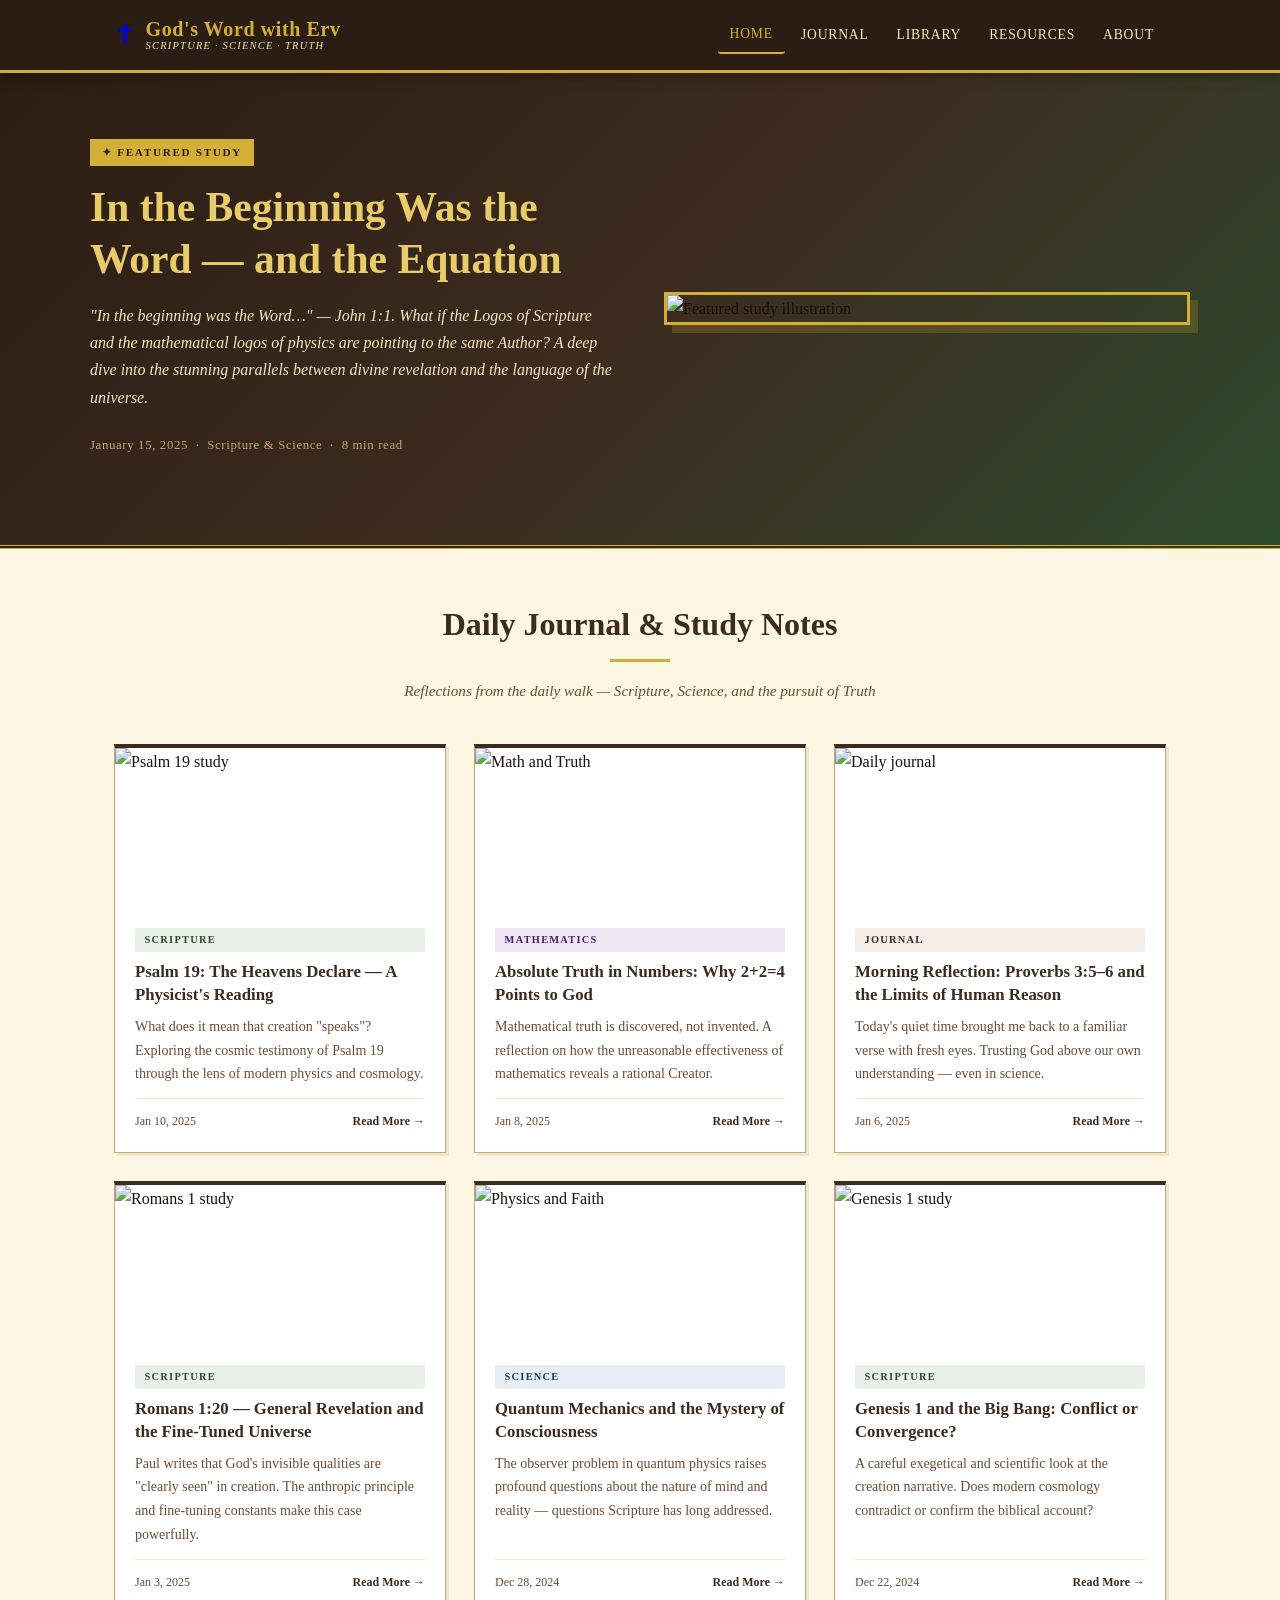
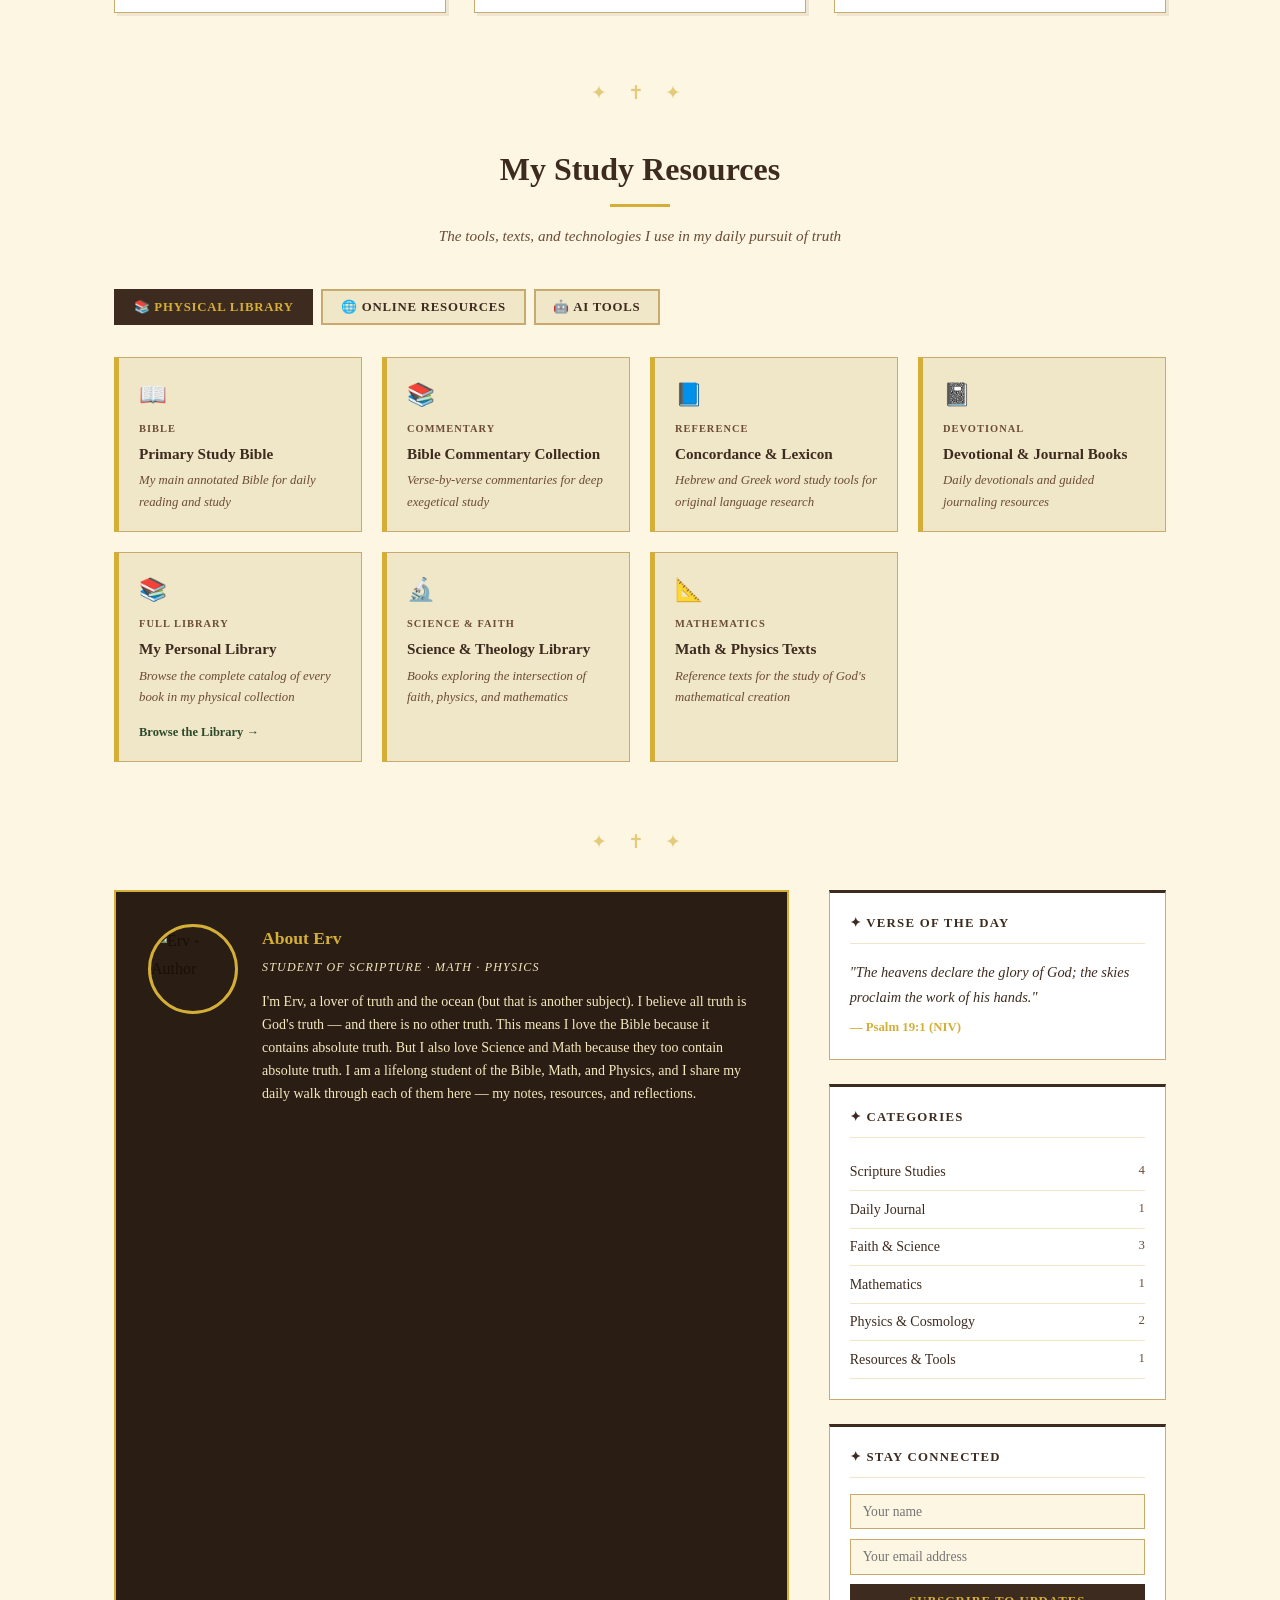
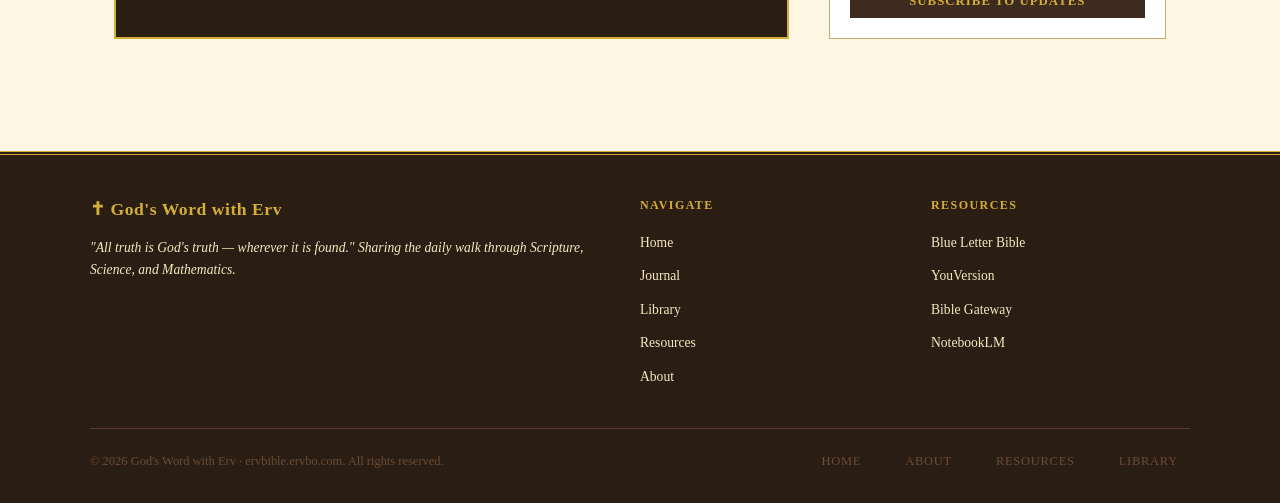
==== index.html @ 4802fb89 "Add files via upload" ====
<!DOCTYPE html>
<html lang="en">
<head>
  <meta charset="UTF-8">
  <meta name="viewport" content="width=device-width, initial-scale=1">
  <title>God's Word with Erv | Bible Study, Science and Daily Reflections — ervbible.ervbo.com</title>
  <meta name="description" content="A personal sanctuary for Bible study, daily journal reflections, and the pursuit of absolute truth through Scripture, Science, and Mathematics — with Erv.">
  <meta name="keywords" content="Bible study, daily journal, Scripture, theology, faith and science, Bible resources, devotional, Christian blog">
  <meta name="robots" content="index, follow">
  <link rel="canonical" href="https://ervbible.ervbo.com/">
  <meta property="og:title" content="God's Word with Erv">
  <meta property="og:description" content="A lifelong student of Scripture, Math & Physics sharing daily reflections, Bible study notes, and resources.">
  <meta property="og:image" content="https://placehold.co/1200x630/3d2b1f/d4af37?text=God%27s+Word+with+Erv">
  <meta property="og:url" content="https://ervbible.ervbo.com/">
  <meta name="twitter:card" content="summary_large_image">
  <meta name="twitter:title" content="God's Word with Erv">
  <meta name="twitter:description" content="A lifelong student of Scripture, Math & Physics sharing daily reflections, Bible study notes, and resources.">
  <meta name="twitter:image" content="https://placehold.co/1200x630/3d2b1f/d4af37?text=God%27s+Word+with+Erv">
  <link rel="icon" type="image/svg+xml" href="data:image/svg+xml,%3Csvg xmlns='http://www.w3.org/2000/svg' viewBox='0 0 100 100'%3E%3Crect width='100' height='100' rx='12' fill='%233d2b1f'/%3E%3Ctext x='50' y='68' font-size='58' text-anchor='middle' font-family='Georgia,serif' fill='%23d4af37'%3E✝%3C/text%3E%3C/svg%3E">

  <style>
    :root {
      --mahogany: #3d2b1f;
      --mahogany-dark: #2a1d13;
      --mahogany-mid: #5c3d2e;
      --forest: #2d4a2d;
      --forest-light: #3a5f3a;
      --gold: #d4af37;
      --gold-light: #e8cc6a;
      --gold-pale: #f5e9c0;
      --cream: #fdf6e3;
      --parchment: #f0e6c8;
      --text-dark: #1a1008;
      --text-mid: #3d2b1f;
      --text-light: #6b4c35;
      --border: #c8a96e;
    }

    *, *::before, *::after { box-sizing: border-box; margin: 0; padding: 0; }

    html { scroll-behavior: smooth; }

    body {
      font-family: 'Georgia', 'Times New Roman', serif;
      background-color: var(--cream);
      color: var(--text-dark);
      line-height: 1.7;
    }

    /* ── HEADER ── */
    header {
      position: sticky; top: 0; z-index: 100;
      background: var(--mahogany-dark);
      border-bottom: 3px solid var(--gold);
      box-shadow: 0 2px 12px rgba(0,0,0,0.4);
    }
    .header-inner {
      max-width: 1100px; margin: 0 auto;
      padding: 0 1.5rem;
      display: flex; align-items: center; justify-content: space-between;
      flex-wrap: wrap; gap: 0.5rem;
      min-height: 70px;
    }
    .logo {
      display: flex; align-items: center; gap: 0.6rem;
      text-decoration: none;
    }
    .logo-icon { font-size: 1.6rem; line-height: 1; }
    .logo-text { display: flex; flex-direction: column; line-height: 1.1; }
    .logo-title {
      font-size: clamp(1rem, 2.5vw, 1.25rem);
      color: var(--gold); font-weight: bold; letter-spacing: 0.03em;
    }
    .logo-sub {
      font-size: 0.65rem; color: var(--gold-pale);
      letter-spacing: 0.12em; text-transform: uppercase; font-style: italic;
    }
    nav { display: flex; align-items: center; gap: 0.25rem; flex-wrap: wrap; }
    nav a {
      color: var(--gold-pale); text-decoration: none; font-size: 0.85rem;
      letter-spacing: 0.06em; text-transform: uppercase;
      padding: 0.4rem 0.75rem; border-radius: 3px;
      transition: color 0.2s, background 0.2s; white-space: nowrap;
    }
    nav a:hover { color: var(--gold); background: rgba(212,175,55,0.1); }
    nav a.active { color: var(--gold); border-bottom: 2px solid var(--gold); }

    /* ── HERO ── */
    .hero {
      background: linear-gradient(135deg, var(--mahogany-dark) 0%, var(--mahogany) 50%, var(--forest) 100%);
      border-bottom: 4px double var(--gold);
      padding: 4rem 1.5rem;
    }
    .hero-inner {
      max-width: 1100px; margin: 0 auto;
      display: grid; grid-template-columns: 1fr 1fr; gap: 3rem; align-items: center;
    }
    .hero-label {
      display: inline-block; background: var(--gold); color: var(--mahogany-dark);
      font-size: 0.7rem; font-weight: bold; letter-spacing: 0.15em;
      text-transform: uppercase; padding: 0.25rem 0.75rem; margin-bottom: 1rem;
    }
    .hero-title {
      font-size: clamp(1.6rem, 4vw, 2.6rem); color: var(--gold-light);
      line-height: 1.25; margin-bottom: 1rem;
    }
    .hero-excerpt {
      color: var(--gold-pale); font-size: 1rem; margin-bottom: 1.5rem; font-style: italic;
    }
    .hero-meta {
      font-size: 0.8rem; color: var(--border); margin-bottom: 1.5rem; letter-spacing: 0.05em;
    }
    .btn {
      display: inline-block; background: var(--gold); color: var(--mahogany-dark);
      text-decoration: none; font-size: 0.85rem; font-weight: bold;
      letter-spacing: 0.08em; text-transform: uppercase;
      padding: 0.65rem 1.5rem; border: 2px solid var(--gold);
      transition: background 0.2s, color 0.2s;
    }
    .btn:hover { background: transparent; color: var(--gold); }
    .hero-image {
      border: 3px solid var(--gold); box-shadow: 8px 8px 0 rgba(212,175,55,0.2); overflow: hidden;
    }
    .hero-image img { width: 100%; display: block; }

    /* ── SECTION TITLES ── */
    .section-header { text-align: center; margin-bottom: 2.5rem; }
    .section-header h2 {
      font-size: clamp(1.4rem, 3vw, 2rem); color: var(--mahogany);
      position: relative; display: inline-block; padding-bottom: 0.5rem;
    }
    .section-header h2::after {
      content: ''; display: block; width: 60px; height: 3px;
      background: var(--gold); margin: 0.5rem auto 0;
    }
    .section-header p { color: var(--text-light); font-style: italic; margin-top: 0.5rem; font-size: 0.95rem; }

    /* ── MAIN LAYOUT ── */
    .main-wrap { max-width: 1100px; margin: 0 auto; padding: 3rem 1.5rem; }

    /* ── POSTS GRID ── */
    .posts-section { margin-bottom: 4rem; }
    .posts-grid {
      display: grid; grid-template-columns: repeat(auto-fill, minmax(300px, 1fr)); gap: 1.75rem;
    }
    .post-card {
      background: #fff; border: 1px solid var(--border); border-top: 4px solid var(--mahogany);
      box-shadow: 3px 3px 0 rgba(61,43,31,0.08);
      transition: transform 0.2s, box-shadow 0.2s; display: flex; flex-direction: column;
    }
    .post-card:hover { transform: translateY(-3px); box-shadow: 5px 8px 0 rgba(61,43,31,0.12); }
    .post-card img { width: 100%; height: 160px; object-fit: cover; display: block; }
    .post-card-body { padding: 1.25rem; flex: 1; display: flex; flex-direction: column; }
    .post-tag {
      display: inline-block; font-size: 0.65rem; font-weight: bold;
      letter-spacing: 0.12em; text-transform: uppercase;
      padding: 0.2rem 0.6rem; margin-bottom: 0.6rem; border-radius: 2px;
    }
    .tag-scripture { background: #e8f0e8; color: var(--forest); }
    .tag-science   { background: #e8eef5; color: #1a3a5c; }
    .tag-journal   { background: #f5ede8; color: var(--mahogany); }
    .tag-math      { background: #f0e8f5; color: #4a1a6b; }
    .post-card h3 { font-size: 1.05rem; color: var(--mahogany); margin-bottom: 0.5rem; line-height: 1.35; }
    .post-card p  { font-size: 0.875rem; color: var(--text-light); flex: 1; margin-bottom: 0.75rem; }
    .post-card-footer {
      display: flex; justify-content: space-between; align-items: center;
      font-size: 0.75rem; color: var(--text-light);
      border-top: 1px solid var(--parchment); padding-top: 0.75rem; margin-top: auto;
    }
    .post-card-footer a { color: var(--mahogany); text-decoration: none; font-weight: bold; }
    .post-card-footer a:hover { color: var(--gold); }

    /* ── RESOURCES SECTION ── */
    .resources-section { margin-bottom: 4rem; }
    .resources-tabs { display: flex; gap: 0.5rem; margin-bottom: 2rem; flex-wrap: wrap; }
    .tab-btn {
      background: var(--parchment); border: 2px solid var(--border); color: var(--mahogany);
      font-family: Georgia, serif; font-size: 0.8rem; font-weight: bold;
      letter-spacing: 0.06em; text-transform: uppercase; padding: 0.5rem 1.1rem;
      cursor: pointer; transition: background 0.2s, color 0.2s;
    }
    .tab-btn.active, .tab-btn:hover { background: var(--mahogany); color: var(--gold); border-color: var(--mahogany); }
    .resource-grid {
      display: grid; grid-template-columns: repeat(auto-fill, minmax(240px, 1fr)); gap: 1.25rem;
    }
    .resource-card {
      background: var(--parchment); border: 1px solid var(--border); border-left: 5px solid var(--gold);
      padding: 1.1rem 1.25rem; display: flex; flex-direction: column; gap: 0.4rem;
    }
    .resource-card .r-icon { font-size: 1.4rem; }
    .resource-card h4 { font-size: 0.95rem; color: var(--mahogany); line-height: 1.3; }
    .resource-card p  { font-size: 0.8rem; color: var(--text-light); font-style: italic; }
    .resource-card a  {
      font-size: 0.78rem; color: var(--forest); text-decoration: none; font-weight: bold;
      margin-top: auto; padding-top: 0.4rem;
    }
    .resource-card a:hover { color: var(--gold); }
    .resource-card .r-badge {
      font-size: 0.65rem; font-weight: bold; letter-spacing: 0.1em;
      text-transform: uppercase; color: var(--text-light);
    }

    /* ── SIDEBAR / AUTHOR ── */
    .bottom-section { display: grid; grid-template-columns: 2fr 1fr; gap: 2.5rem; margin-bottom: 4rem; }
    .author-card {
      background: var(--mahogany-dark); border: 2px solid var(--gold);
      padding: 2rem; display: flex; gap: 1.5rem; align-items: flex-start;
    }
    .author-avatar {
      width: 90px; height: 90px; border-radius: 50%; border: 3px solid var(--gold);
      object-fit: cover; flex-shrink: 0;
    }
    .author-info h3 { color: var(--gold); font-size: 1.1rem; margin-bottom: 0.25rem; }
    .author-info .author-title {
      color: var(--gold-pale); font-size: 0.75rem; letter-spacing: 0.1em;
      text-transform: uppercase; margin-bottom: 0.75rem; font-style: italic;
    }
    .author-info p { color: var(--gold-pale); font-size: 0.875rem; line-height: 1.65; }
    .sidebar-widgets { display: flex; flex-direction: column; gap: 1.5rem; }
    .widget {
      background: #fff; border: 1px solid var(--border); border-top: 3px solid var(--mahogany); padding: 1.25rem;
    }
    .widget h4 {
      font-size: 0.8rem; font-weight: bold; letter-spacing: 0.1em; text-transform: uppercase;
      color: var(--mahogany); margin-bottom: 1rem; padding-bottom: 0.5rem;
      border-bottom: 1px solid var(--parchment);
    }
    .verse-of-day { font-style: italic; color: var(--text-mid); font-size: 0.9rem; line-height: 1.7; }
    .verse-ref { font-size: 0.8rem; color: var(--gold); font-weight: bold; margin-top: 0.5rem; display: block; }
    .newsletter-form { display: flex; flex-direction: column; gap: 0.6rem; }
    .newsletter-form input {
      padding: 0.55rem 0.75rem; border: 1px solid var(--border);
      font-family: Georgia, serif; font-size: 0.85rem; background: var(--cream);
    }
    .newsletter-form button {
      background: var(--mahogany); color: var(--gold); border: none;
      font-family: Georgia, serif; font-size: 0.8rem; font-weight: bold;
      letter-spacing: 0.08em; text-transform: uppercase; padding: 0.6rem;
      cursor: pointer; transition: background 0.2s;
    }
    .newsletter-form button:hover { background: var(--forest); }
    .categories-list { list-style: none; }
    .categories-list li {
      display: flex; justify-content: space-between; padding: 0.4rem 0;
      border-bottom: 1px solid var(--parchment); font-size: 0.875rem; color: var(--text-mid);
    }
    .categories-list li span { color: var(--text-light); font-size: 0.8rem; }

    /* ── DIVIDER ── */
    .ornament {
      text-align: center; color: var(--gold); font-size: 1.2rem;
      letter-spacing: 0.5rem; margin: 2rem 0; opacity: 0.6;
    }

    /* ── FOOTER ── */
    footer {
      background: var(--mahogany-dark); border-top: 4px double var(--gold); padding: 2.5rem 1.5rem 1.5rem;
    }
    .footer-inner {
      max-width: 1100px; margin: 0 auto;
      display: grid; grid-template-columns: 2fr 1fr 1fr; gap: 2rem; margin-bottom: 2rem;
    }
    .footer-brand .logo-title { font-size: 1.1rem; color: var(--gold); }
    .footer-brand p { color: var(--gold-pale); font-size: 0.85rem; margin-top: 0.75rem; line-height: 1.6; font-style: italic; }
    .footer-col h5 { color: var(--gold); font-size: 0.75rem; letter-spacing: 0.12em; text-transform: uppercase; margin-bottom: 0.75rem; }
    .footer-col ul { list-style: none; }
    .footer-col ul li { margin-bottom: 0.4rem; }
    .footer-col ul li a { color: var(--gold-pale); text-decoration: none; font-size: 0.85rem; }
    .footer-col ul li a:hover { color: var(--gold); }
    .footer-bottom {
      max-width: 1100px; margin: 0 auto; border-top: 1px solid var(--mahogany-mid);
      padding-top: 1rem; display: flex; justify-content: space-between; align-items: center;
      flex-wrap: wrap; gap: 0.5rem;
    }
    .footer-bottom p { color: var(--text-light); font-size: 0.78rem; }
    .footer-bottom nav a { color: var(--text-light); font-size: 0.78rem; margin-left: 1rem; text-decoration: none; }
    .footer-bottom nav a:hover { color: var(--gold); }

    /* ── RESPONSIVE ── */
    @media (max-width: 768px) {
      .hero-inner { grid-template-columns: 1fr; }
      .hero-image { display: none; }
      .bottom-section { grid-template-columns: 1fr; }
      .author-card { flex-direction: column; align-items: center; text-align: center; }
      .footer-inner { grid-template-columns: 1fr; }
    }
    @media (max-width: 500px) {
      .posts-grid { grid-template-columns: 1fr; }
      .resource-grid { grid-template-columns: 1fr; }
    }
  </style>

  <script type="application/ld+json">
  {
    "@context": "https://schema.org",
    "@type": "Blog",
    "name": "God's Word with Erv",
    "description": "A personal sanctuary for Bible study, daily journal reflections, and the pursuit of absolute truth through Scripture, Science, and Mathematics.",
    "url": "https://ervbible.ervbo.com/",
    "author": {
      "@type": "Person",
      "name": "Erv"
    },
    "blogPost": [
      {
        "@type": "BlogPosting",
        "headline": "In the Beginning Was the Word — and the Equation",
        "datePublished": "2025-01-15",
        "description": "Exploring the stunning parallels between John 1:1 and the mathematical foundations of the universe."
      },
      {
        "@type": "BlogPosting",
        "headline": "Psalm 19: The Heavens Declare — A Physicist's Reading",
        "datePublished": "2025-01-10",
        "url": "https://ervbible.ervbo.com/post-psalm-19.html",
        "description": "What does it mean that creation speaks? A study through the lens of physics and cosmology."
      },
      {
        "@type": "BlogPosting",
        "headline": "Absolute Truth in Numbers: Why 2+2=4 Points to God",
        "datePublished": "2025-01-08",
        "url": "https://ervbible.ervbo.com/post-math-truth.html",
        "description": "Mathematical truth is discovered, not invented — a reflection on the unreasonable effectiveness of mathematics."
      },
      {
        "@type": "BlogPosting",
        "headline": "Morning Reflection: Proverbs 3:5–6 and the Limits of Human Reason",
        "datePublished": "2025-01-06",
        "url": "https://ervbible.ervbo.com/post-proverbs-3.html",
        "description": "Trusting God above our own understanding — even in science."
      },
      {
        "@type": "BlogPosting",
        "headline": "Romans 1:20 — General Revelation and the Fine-Tuned Universe",
        "datePublished": "2025-01-03",
        "url": "https://ervbible.ervbo.com/post-romans-1.html",
        "description": "Paul writes that God's invisible qualities are clearly seen in creation."
      },
      {
        "@type": "BlogPosting",
        "headline": "Quantum Mechanics and the Mystery of Consciousness",
        "datePublished": "2024-12-28",
        "url": "https://ervbible.ervbo.com/post-quantum.html",
        "description": "The observer problem in quantum physics raises profound questions Scripture has long addressed."
      },
      {
        "@type": "BlogPosting",
        "headline": "Genesis 1 and the Big Bang: Conflict or Convergence?",
        "datePublished": "2024-12-22",
        "url": "https://ervbible.ervbo.com/post-genesis-bigbang.html",
        "description": "An exegetical and scientific look at the creation narrative."
      }
    ]
  }
  </script>
</head>
<body>

  <!-- HEADER -->
  <header>
    <div class="header-inner">
      <a href="index.html" class="logo">
        <span class="logo-icon">✝</span>
        <span class="logo-text">
          <span class="logo-title">God's Word with Erv</span>
          <span class="logo-sub">Scripture · Science · Truth</span>
        </span>
      </a>
      <nav aria-label="Main navigation">
        <a href="index.html" class="active">Home</a>
        <a href="#journal">Journal</a>
        <a href="library.html">Library</a>
        <a href="#resources">Resources</a>
        <a href="#about">About</a>
      </nav>
    </div>
  </header>

  <!-- HERO / FEATURED POST -->
  <section class="hero" aria-label="Featured post">
    <div class="hero-inner">
      <div class="hero-content">
        <span class="hero-label">✦ Featured Study</span>
        <h1 class="hero-title">In the Beginning Was the Word — and the Equation</h1>
        <p class="hero-excerpt">"In the beginning was the Word…" — John 1:1. What if the Logos of Scripture and the mathematical logos of physics are pointing to the same Author? A deep dive into the stunning parallels between divine revelation and the language of the universe.</p>
        <p class="hero-meta">January 15, 2025 &nbsp;·&nbsp; Scripture &amp; Science &nbsp;·&nbsp; 8 min read</p>
      </div>
      <div class="hero-image">
        <img src="https://placehold.co/540x360/2a1d13/d4af37?text=John+1%3A1" alt="Featured study illustration">
      </div>
    </div>
  </section>

  <!-- MAIN CONTENT -->
  <main class="main-wrap">

    <!-- JOURNAL / RECENT POSTS -->
    <section class="posts-section" id="journal" aria-label="Recent journal entries and study notes">
      <div class="section-header">
        <h2>Daily Journal &amp; Study Notes</h2>
        <p>Reflections from the daily walk — Scripture, Science, and the pursuit of Truth</p>
      </div>

      <div class="posts-grid">

        <article class="post-card">
          <img src="https://placehold.co/400x160/2d4a2d/f5e9c0?text=Psalm+19" alt="Psalm 19 study">
          <div class="post-card-body">
            <span class="post-tag tag-scripture">Scripture</span>
            <h3>Psalm 19: The Heavens Declare — A Physicist's Reading</h3>
            <p>What does it mean that creation "speaks"? Exploring the cosmic testimony of Psalm 19 through the lens of modern physics and cosmology.</p>
            <div class="post-card-footer">
              <span>Jan 10, 2025</span>
              <a href="post-psalm-19.html">Read More →</a>
            </div>
          </div>
        </article>

        <article class="post-card">
          <img src="https://placehold.co/400x160/1a3a5c/f5e9c0?text=Math+%26+Truth" alt="Math and Truth">
          <div class="post-card-body">
            <span class="post-tag tag-math">Mathematics</span>
            <h3>Absolute Truth in Numbers: Why 2+2=4 Points to God</h3>
            <p>Mathematical truth is discovered, not invented. A reflection on how the unreasonable effectiveness of mathematics reveals a rational Creator.</p>
            <div class="post-card-footer">
              <span>Jan 8, 2025</span>
              <a href="post-math-truth.html">Read More →</a>
            </div>
          </div>
        </article>

        <article class="post-card">
          <img src="https://placehold.co/400x160/3d2b1f/f5e9c0?text=Daily+Journal" alt="Daily journal">
          <div class="post-card-body">
            <span class="post-tag tag-journal">Journal</span>
            <h3>Morning Reflection: Proverbs 3:5–6 and the Limits of Human Reason</h3>
            <p>Today's quiet time brought me back to a familiar verse with fresh eyes. Trusting God above our own understanding — even in science.</p>
            <div class="post-card-footer">
              <span>Jan 6, 2025</span>
              <a href="post-proverbs-3.html">Read More →</a>
            </div>
          </div>
        </article>

        <article class="post-card">
          <img src="https://placehold.co/400x160/2d4a2d/f5e9c0?text=Romans+1" alt="Romans 1 study">
          <div class="post-card-body">
            <span class="post-tag tag-scripture">Scripture</span>
            <h3>Romans 1:20 — General Revelation and the Fine-Tuned Universe</h3>
            <p>Paul writes that God's invisible qualities are "clearly seen" in creation. The anthropic principle and fine-tuning constants make this case powerfully.</p>
            <div class="post-card-footer">
              <span>Jan 3, 2025</span>
              <a href="post-romans-1.html">Read More →</a>
            </div>
          </div>
        </article>

        <article class="post-card">
          <img src="https://placehold.co/400x160/1a3a5c/f5e9c0?text=Physics+%26+Faith" alt="Physics and Faith">
          <div class="post-card-body">
            <span class="post-tag tag-science">Science</span>
            <h3>Quantum Mechanics and the Mystery of Consciousness</h3>
            <p>The observer problem in quantum physics raises profound questions about the nature of mind and reality — questions Scripture has long addressed.</p>
            <div class="post-card-footer">
              <span>Dec 28, 2024</span>
              <a href="post-quantum.html">Read More →</a>
            </div>
          </div>
        </article>

        <article class="post-card">
          <img src="https://placehold.co/400x160/3d2b1f/f5e9c0?text=Genesis+1" alt="Genesis 1 study">
          <div class="post-card-body">
            <span class="post-tag tag-scripture">Scripture</span>
            <h3>Genesis 1 and the Big Bang: Conflict or Convergence?</h3>
            <p>A careful exegetical and scientific look at the creation narrative. Does modern cosmology contradict or confirm the biblical account?</p>
            <div class="post-card-footer">
              <span>Dec 22, 2024</span>
              <a href="post-genesis-bigbang.html">Read More →</a>
            </div>
          </div>
        </article>

      </div>
    </section>

    <div class="ornament">✦ ✝ ✦</div>

    <!-- RESOURCES SECTION -->
    <section class="resources-section" id="resources" aria-label="Bible and study resources">
      <div class="section-header">
        <h2>My Study Resources</h2>
        <p>The tools, texts, and technologies I use in my daily pursuit of truth</p>
      </div>

      <div class="resources-tabs" role="tablist">
        <button class="tab-btn active" role="tab" aria-selected="true" aria-controls="tab-physical" onclick="showTab('physical', this)">📚 Physical Library</button>
        <button class="tab-btn" role="tab" aria-selected="false" aria-controls="tab-online" onclick="showTab('online', this)">🌐 Online Resources</button>
        <button class="tab-btn" role="tab" aria-selected="false" aria-controls="tab-ai" onclick="showTab('ai', this)">🤖 AI Tools</button>
      </div>

      <div id="tab-physical" class="resource-grid" role="tabpanel">
        <div class="resource-card">
          <span class="r-icon">📖</span>
          <span class="r-badge">Bible</span>
          <h4>Primary Study Bible</h4>
          <p>My main annotated Bible for daily reading and study</p>
        </div>
        <div class="resource-card">
          <span class="r-icon">📚</span>
          <span class="r-badge">Commentary</span>
          <h4>Bible Commentary Collection</h4>
          <p>Verse-by-verse commentaries for deep exegetical study</p>
        </div>
        <div class="resource-card">
          <span class="r-icon">📘</span>
          <span class="r-badge">Reference</span>
          <h4>Concordance &amp; Lexicon</h4>
          <p>Hebrew and Greek word study tools for original language research</p>
        </div>
        <div class="resource-card">
          <span class="r-icon">📓</span>
          <span class="r-badge">Devotional</span>
          <h4>Devotional &amp; Journal Books</h4>
          <p>Daily devotionals and guided journaling resources</p>
        </div>
        <div class="resource-card">
          <span class="r-icon">📚</span>
          <span class="r-badge">Full Library</span>
          <h4>My Personal Library</h4>
          <p>Browse the complete catalog of every book in my physical collection</p>
          <a href="library.html">Browse the Library →</a>
        </div>
        <div class="resource-card">
          <span class="r-icon">🔬</span>
          <span class="r-badge">Science &amp; Faith</span>
          <h4>Science &amp; Theology Library</h4>
          <p>Books exploring the intersection of faith, physics, and mathematics</p>
        </div>
        <div class="resource-card">
          <span class="r-icon">📐</span>
          <span class="r-badge">Mathematics</span>
          <h4>Math &amp; Physics Texts</h4>
          <p>Reference texts for the study of God's mathematical creation</p>
        </div>
      </div>

      <div id="tab-online" class="resource-grid" role="tabpanel" style="display:none">
        <div class="resource-card">
          <span class="r-icon">🔵</span>
          <span class="r-badge">Online Bible Tool</span>
          <h4>Blue Letter Bible</h4>
          <p>Deep lexical study, Strong's concordance, commentaries, and original language tools</p>
          <a href="https://www.blueletterbible.org/" target="_blank" rel="noopener">Visit Blue Letter Bible ↗</a>
        </div>
        <div class="resource-card">
          <span class="r-icon">📱</span>
          <span class="r-badge">Bible App</span>
          <h4>YouVersion Bible</h4>
          <p>Reading plans, devotionals, audio Bible, and community notes across hundreds of translations</p>
          <a href="https://www.bible.com/" target="_blank" rel="noopener">Visit Bible.com ↗</a>
        </div>
        <div class="resource-card">
          <span class="r-icon">🌐</span>
          <span class="r-badge">Bible Gateway</span>
          <h4>Bible Gateway</h4>
          <p>Search and compare hundreds of Bible translations, read commentaries, and access study tools</p>
          <a href="https://www.biblegateway.com/" target="_blank" rel="noopener">Visit Bible Gateway ↗</a>
        </div>
      </div>

      <div id="tab-ai" class="resource-grid" role="tabpanel" style="display:none">
        <div class="resource-card">
          <span class="r-icon">🤖</span>
          <span class="r-badge">AI Notebook</span>
          <h4>Google NotebookLM</h4>
          <p>My personal AI-powered Bible study notebook — upload sources, ask questions, and generate study guides grounded in my own materials</p>
          <a href="https://notebooklm.google.com/" target="_blank" rel="noopener">Visit NotebookLM ↗</a>
        </div>
        <div class="resource-card">
          <span class="r-icon">💬</span>
          <span class="r-badge">AI Assistant</span>
          <h4>AI-Assisted Study</h4>
          <p>Using large language models to explore theological questions, cross-reference passages, and deepen understanding of Scripture and science</p>
        </div>
      </div>
    </section>

    <div class="ornament">✦ ✝ ✦</div>

    <!-- AUTHOR + SIDEBAR -->
    <section class="bottom-section" id="about" aria-label="About the author">
      <div class="author-card">
        <img src="https://placehold.co/90x90/d4af37/3d2b1f?text=Erv" alt="Erv - Author" class="author-avatar">
        <div class="author-info">
          <h3>About Erv</h3>
          <p class="author-title">Student of Scripture · Math · Physics</p>
          <p>I'm Erv, a lover of truth and the ocean (but that is another subject). I believe all truth is God's truth — and there is no other truth. This means I love the Bible because it contains absolute truth. But I also love Science and Math because they too contain absolute truth. I am a lifelong student of the Bible, Math, and Physics, and I share my daily walk through each of them here — my notes, resources, and reflections.</p>
        </div>
      </div>

      <aside class="sidebar-widgets" aria-label="Sidebar widgets">
        <div class="widget">
          <h4>✦ Verse of the Day</h4>
          <p class="verse-of-day">"The heavens declare the glory of God; the skies proclaim the work of his hands."</p>
          <span class="verse-ref">— Psalm 19:1 (NIV)</span>
        </div>

        <div class="widget">
          <h4>✦ Categories</h4>
          <ul class="categories-list">
            <li>Scripture Studies <span>4</span></li>
            <li>Daily Journal <span>1</span></li>
            <li>Faith &amp; Science <span>3</span></li>
            <li>Mathematics <span>1</span></li>
            <li>Physics &amp; Cosmology <span>2</span></li>
            <li>Resources &amp; Tools <span>1</span></li>
          </ul>
        </div>

        <div class="widget">
          <h4>✦ Stay Connected</h4>
          <form class="newsletter-form" name="newsletter" method="POST" data-netlify="true" netlify-honeypot="bot-field">
            <input type="hidden" name="form-name" value="newsletter">
            <p style="display:none"><label>Don't fill this out: <input name="bot-field"></label></p>
            <input type="text" name="name" placeholder="Your name" aria-label="Your name">
            <input type="email" name="email" placeholder="Your email address" aria-label="Email address" required>
            <button type="submit">Subscribe to Updates</button>
          </form>
        </div>
      </aside>
    </section>

  </main>

  <!-- FOOTER -->
  <footer>
    <div class="footer-inner">
      <div class="footer-brand">
        <div class="logo-title">✝ God's Word with Erv</div>
        <p>"All truth is God's truth — wherever it is found." Sharing the daily walk through Scripture, Science, and Mathematics.</p>
      </div>
      <div class="footer-col">
        <h5>Navigate</h5>
        <ul>
          <li><a href="index.html">Home</a></li>
          <li><a href="#journal">Journal</a></li>
          <li><a href="library.html">Library</a></li>
          <li><a href="#resources">Resources</a></li>
          <li><a href="#about">About</a></li>
        </ul>
      </div>
      <div class="footer-col">
        <h5>Resources</h5>
        <ul>
          <li><a href="https://www.blueletterbible.org/" target="_blank" rel="noopener">Blue Letter Bible</a></li>
          <li><a href="https://www.bible.com/" target="_blank" rel="noopener">YouVersion</a></li>
          <li><a href="https://www.biblegateway.com/" target="_blank" rel="noopener">Bible Gateway</a></li>
          <li><a href="https://notebooklm.google.com/" target="_blank" rel="noopener">NotebookLM</a></li>
        </ul>
      </div>
    </div>
    <div class="footer-bottom">
      <p>© <span id="footer-year">2025</span> God's Word with Erv · ervbible.ervbo.com. All rights reserved.</p>
      <nav aria-label="Footer navigation">
        <a href="index.html">Home</a>
        <a href="#about">About</a>
        <a href="#resources">Resources</a>
        <a href="library.html">Library</a>
      </nav>
    </div>
  </footer>

  <script>
    // Resource section tabs
    function showTab(name, btn) {
      ['physical', 'online', 'ai'].forEach(function (t) {
        var panel = document.getElementById('tab-' + t);
        if (panel) panel.style.display = (t === name) ? '' : 'none';
      });
      document.querySelectorAll('.tab-btn').forEach(function (b) {
        b.classList.remove('active');
        b.setAttribute('aria-selected', 'false');
      });
      if (btn) {
        btn.classList.add('active');
        btn.setAttribute('aria-selected', 'true');
      }
    }

    // Auto-update footer year
    (function () {
      var y = document.getElementById('footer-year');
      if (y) y.textContent = new Date().getFullYear();
    })();
  </script>

  <script type="application/ld+json">
  {
    "@context": "https://schema.org",
    "@type": "Person",
    "name": "Erv",
    "url": "https://ervbible.ervbo.com/",
    "description": "Lifelong student of the Bible, Math, and Physics. Sharing daily reflections on Scripture, Science, and absolute truth."
  }
  </script>

</body>
</html>
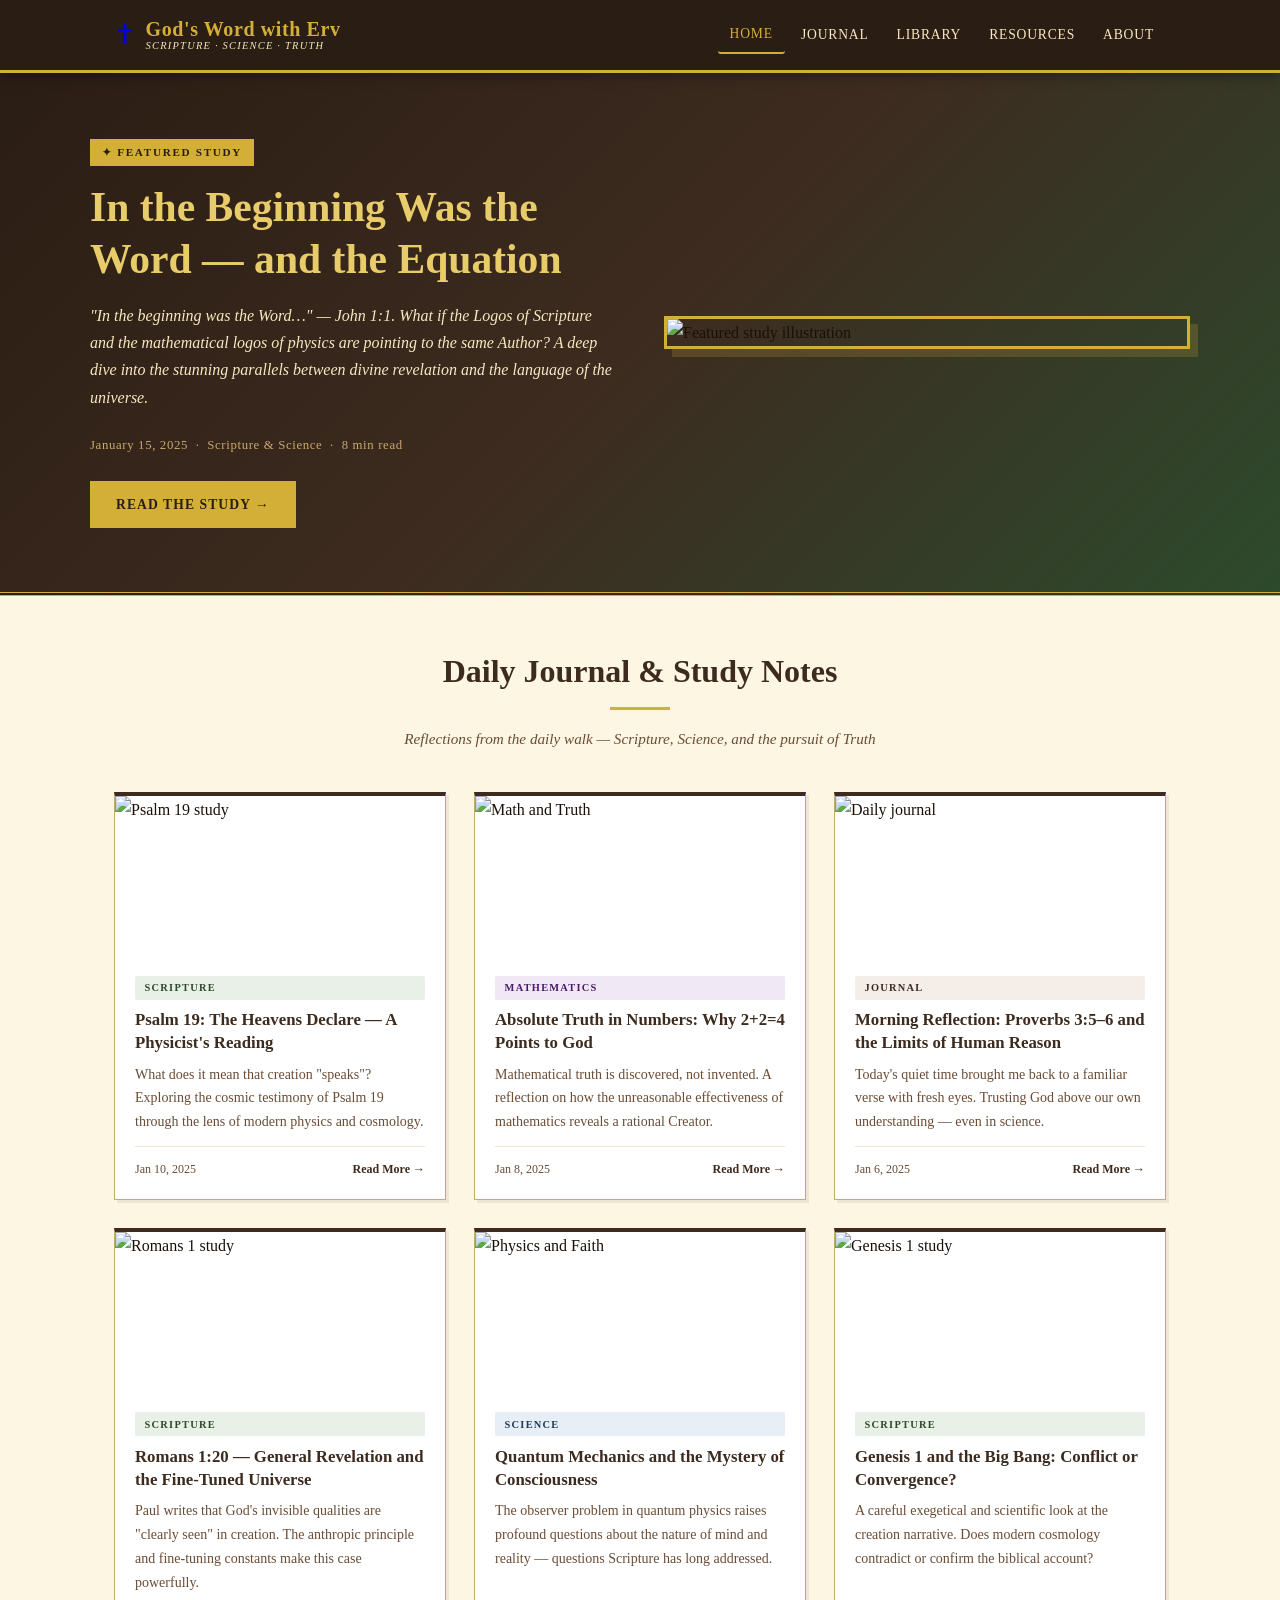
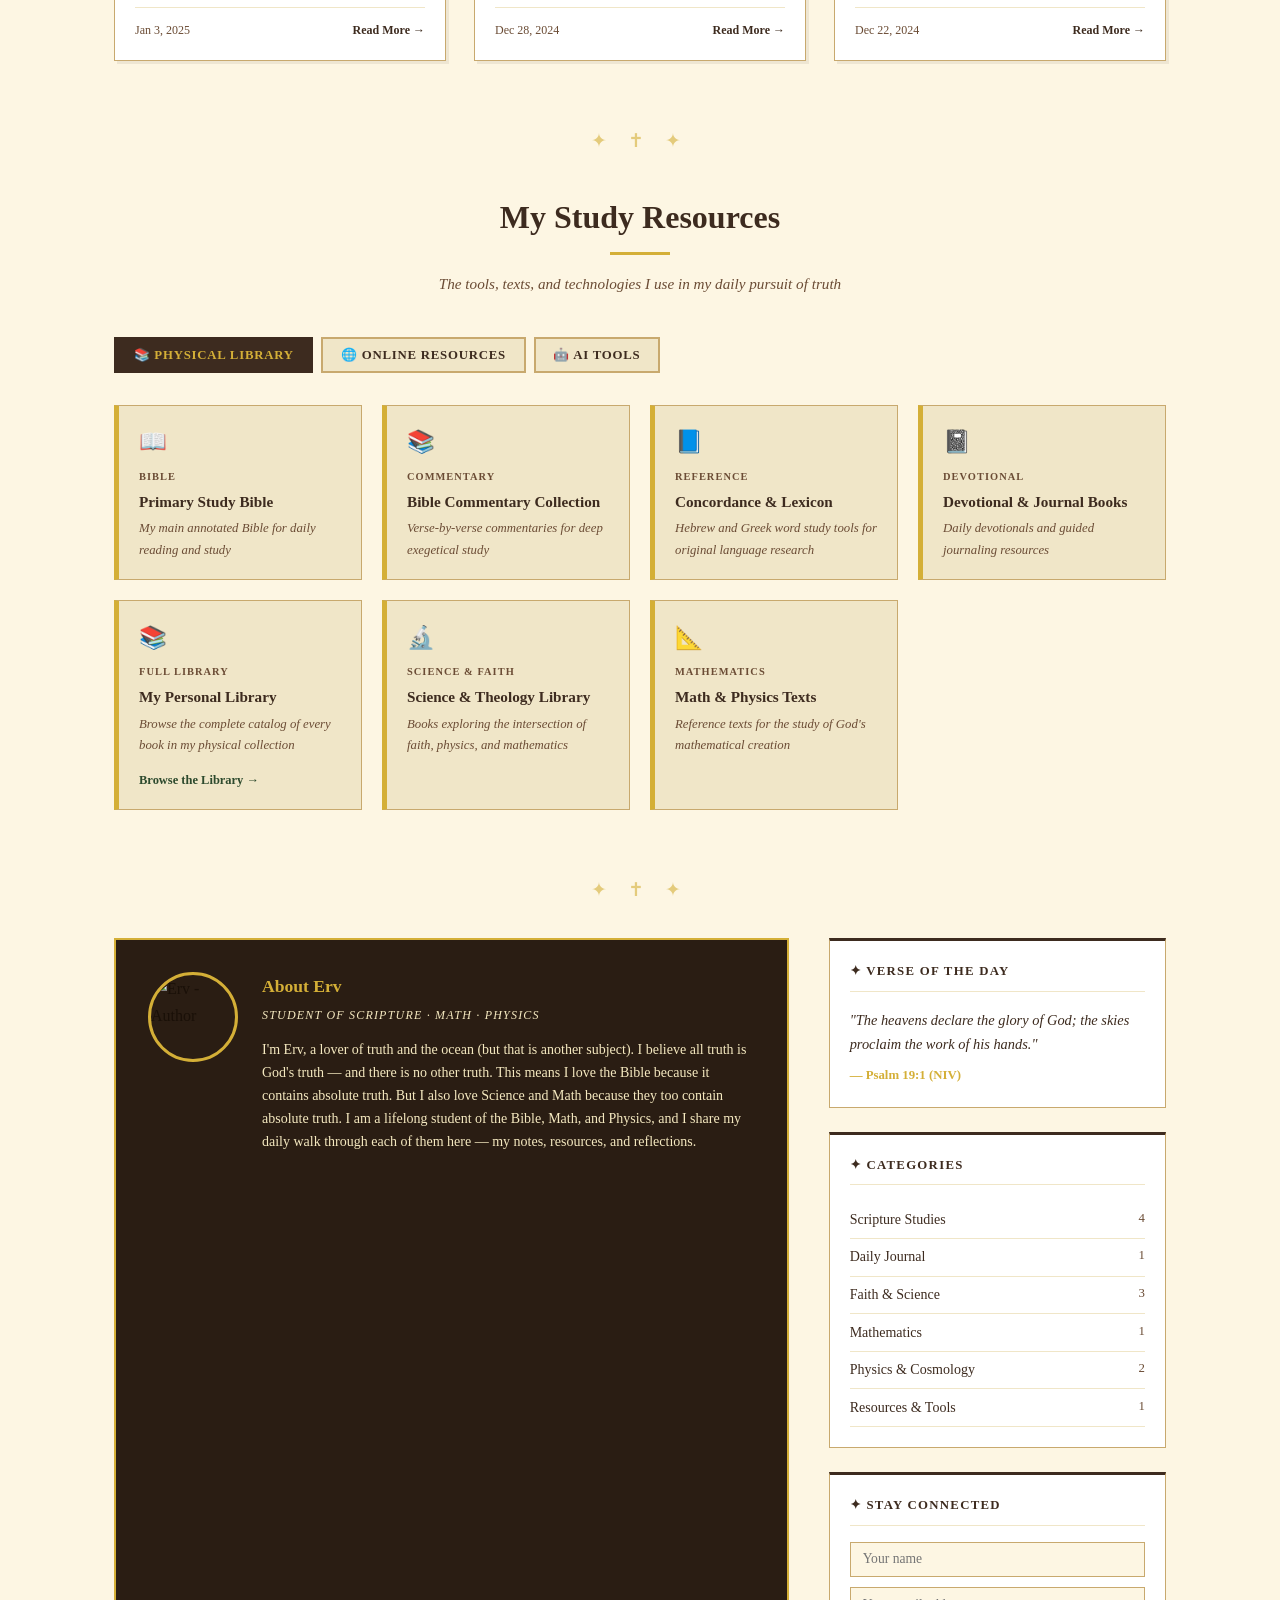
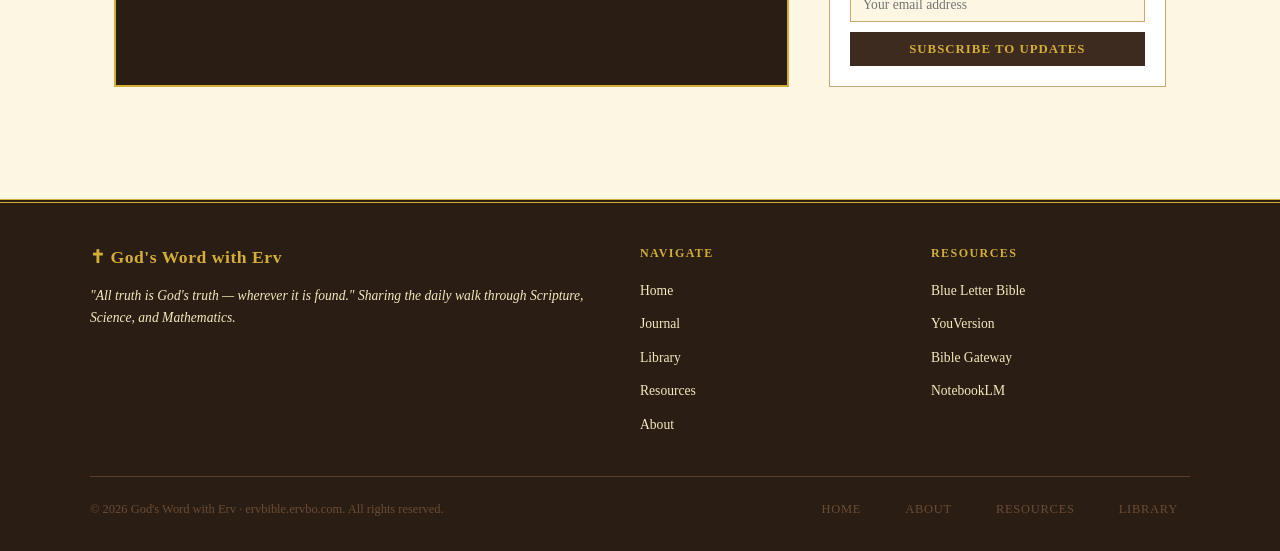
==== commit 32c6e8d6: "Add files via upload" ====
--- a/index.html
+++ b/index.html
@@ -384,6 +384,7 @@
         <h1 class="hero-title">In the Beginning Was the Word — and the Equation</h1>
         <p class="hero-excerpt">"In the beginning was the Word…" — John 1:1. What if the Logos of Scripture and the mathematical logos of physics are pointing to the same Author? A deep dive into the stunning parallels between divine revelation and the language of the universe.</p>
         <p class="hero-meta">January 15, 2025 &nbsp;·&nbsp; Scripture &amp; Science &nbsp;·&nbsp; 8 min read</p>
+        <a href="https://study-insight-prayer.deploypad.app/" target="_blank" rel="noopener" class="btn">Read the Study →</a>
       </div>
       <div class="hero-image">
         <img src="https://placehold.co/540x360/2a1d13/d4af37?text=John+1%3A1" alt="Featured study illustration">
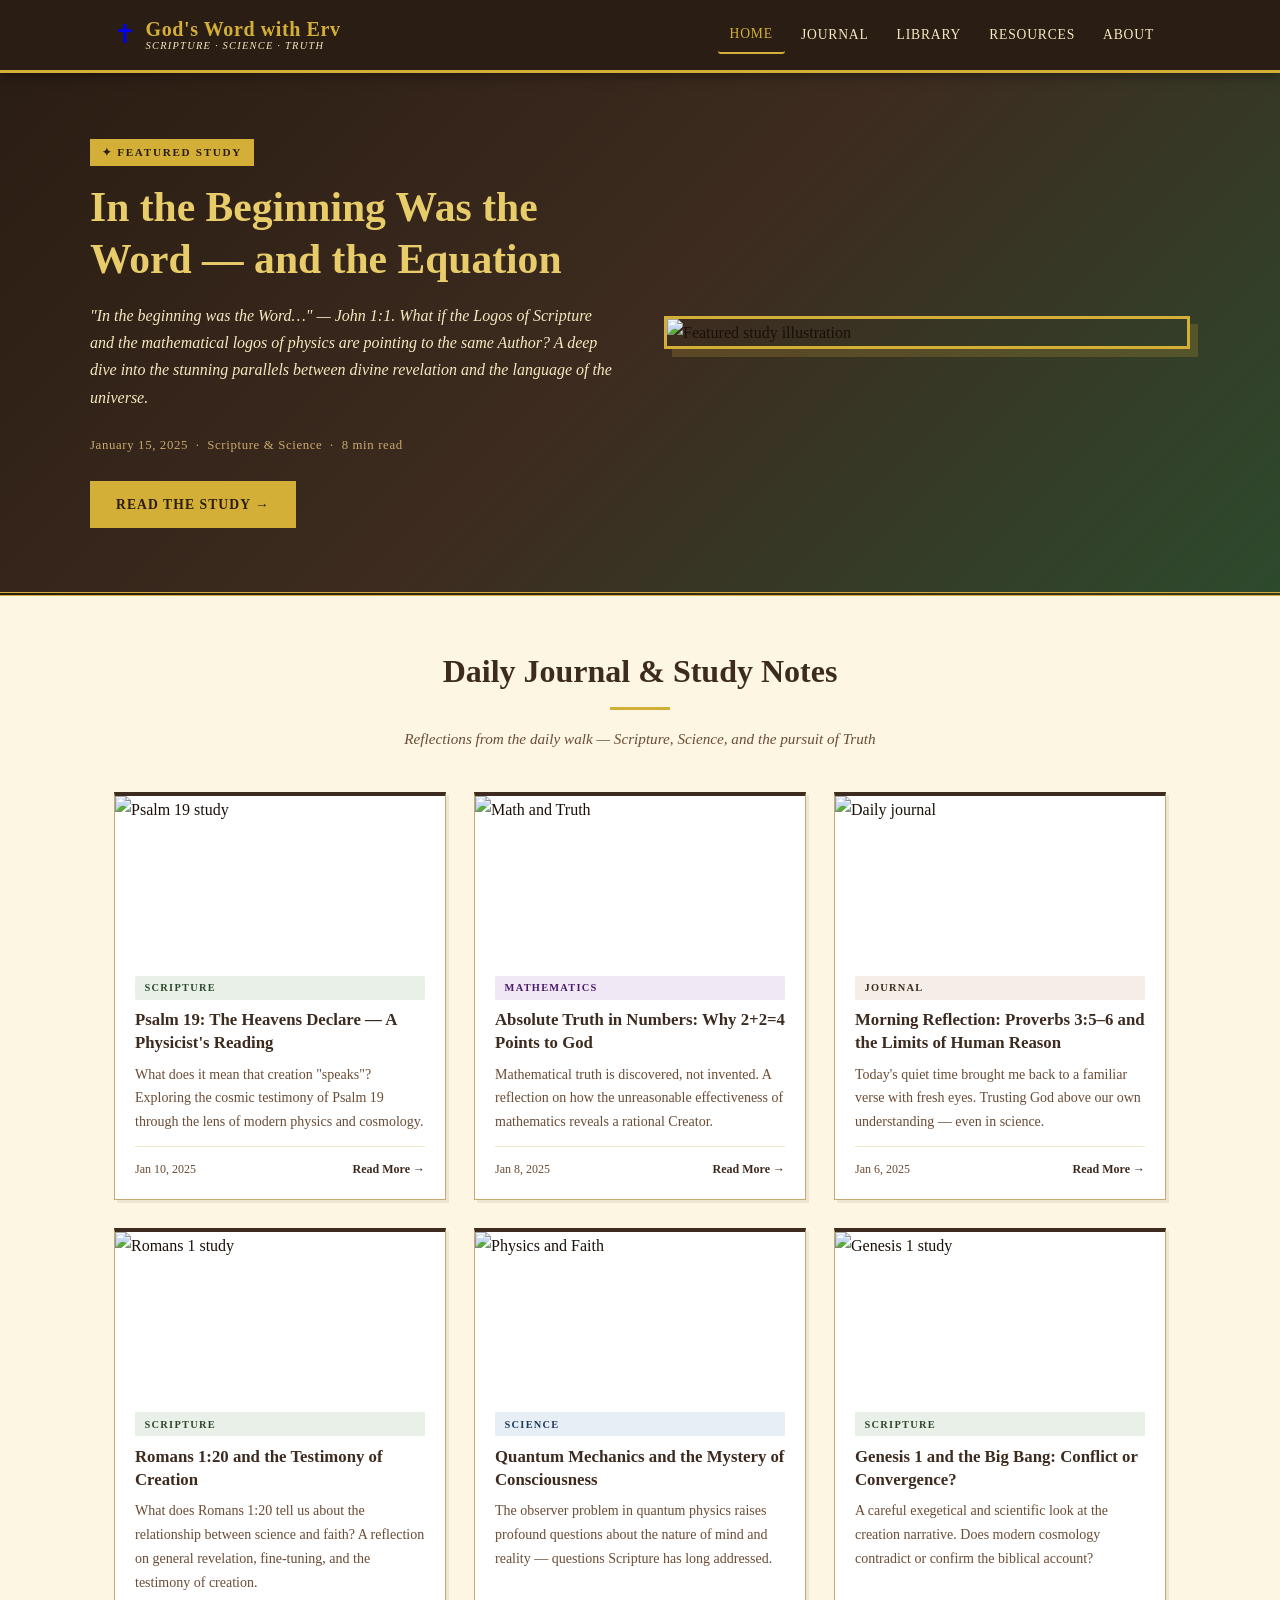
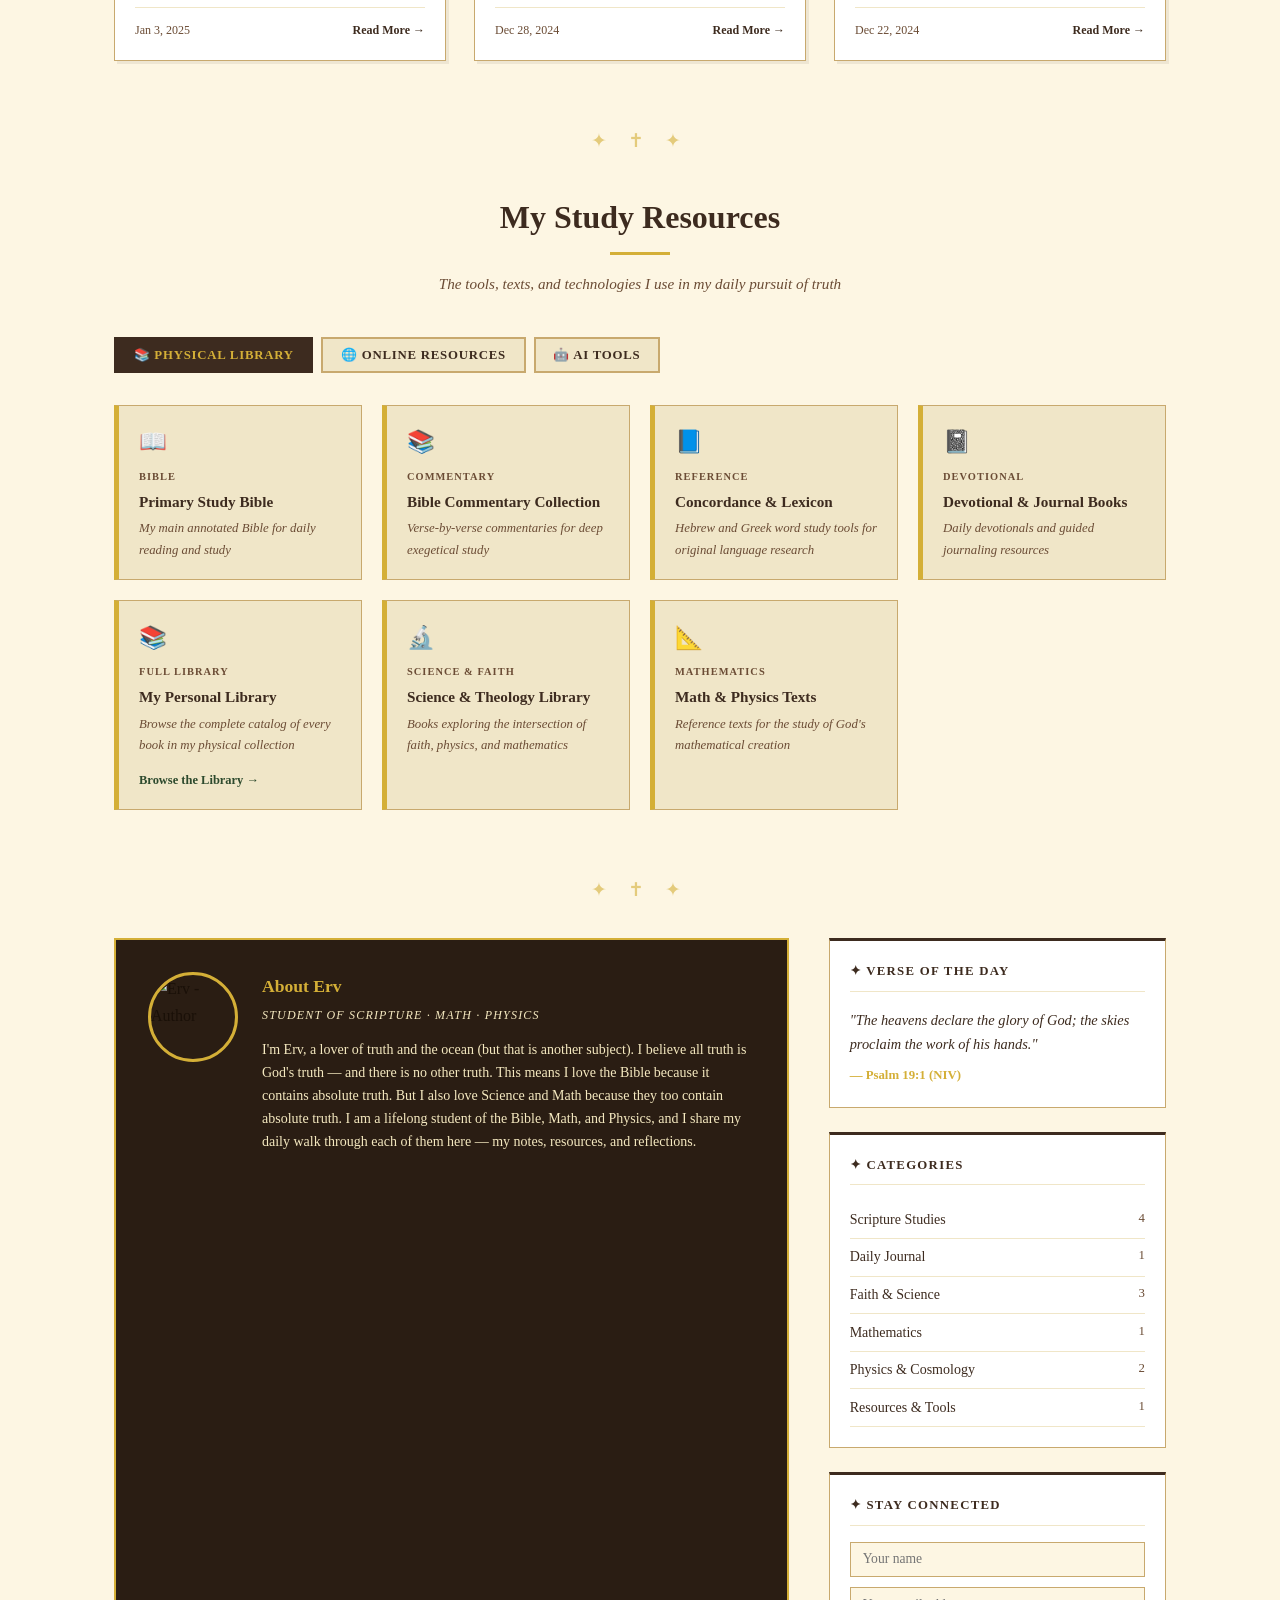
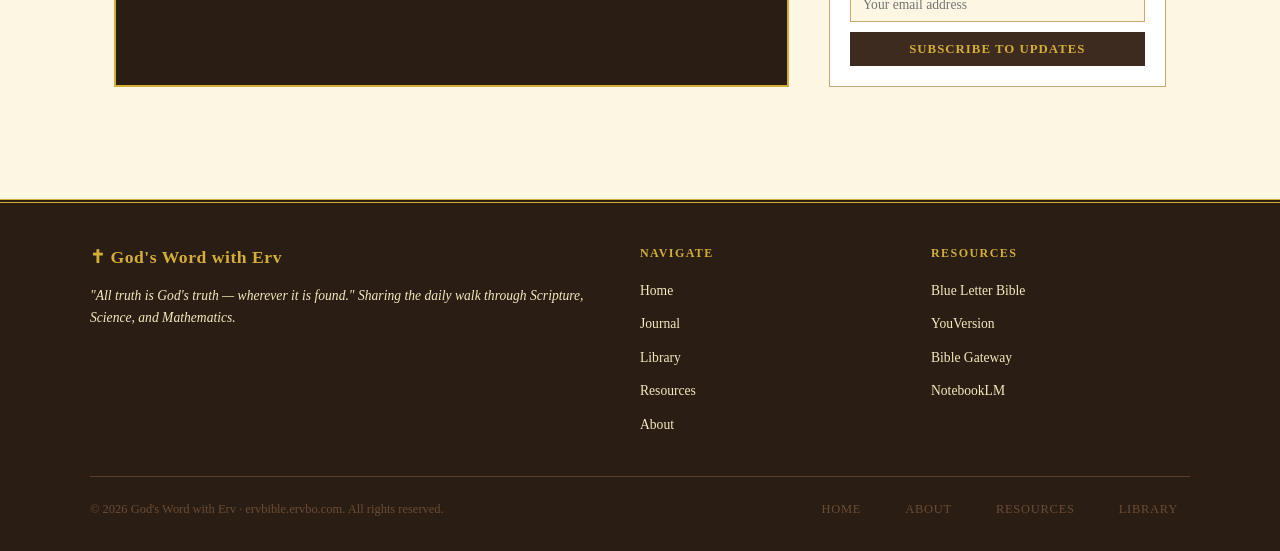
==== commit 85c8e6c0: "Add files via upload" ====
--- a/index.html
+++ b/index.html
@@ -331,7 +331,7 @@
       },
       {
         "@type": "BlogPosting",
-        "headline": "Romans 1:20 — General Revelation and the Fine-Tuned Universe",
+        "headline": "Romans 1:20 and the Testimony of Creation",
         "datePublished": "2025-01-03",
         "url": "https://ervbible.ervbo.com/post-romans-1.html",
         "description": "Paul writes that God's invisible qualities are clearly seen in creation."
@@ -447,8 +447,8 @@
           <img src="https://placehold.co/400x160/2d4a2d/f5e9c0?text=Romans+1" alt="Romans 1 study">
           <div class="post-card-body">
             <span class="post-tag tag-scripture">Scripture</span>
-            <h3>Romans 1:20 — General Revelation and the Fine-Tuned Universe</h3>
-            <p>Paul writes that God's invisible qualities are "clearly seen" in creation. The anthropic principle and fine-tuning constants make this case powerfully.</p>
+            <h3>Romans 1:20 and the Testimony of Creation</h3>
+            <p>What does Romans 1:20 tell us about the relationship between science and faith? A reflection on general revelation, fine-tuning, and the testimony of creation.</p>
             <div class="post-card-footer">
               <span>Jan 3, 2025</span>
               <a href="post-romans-1.html">Read More →</a>
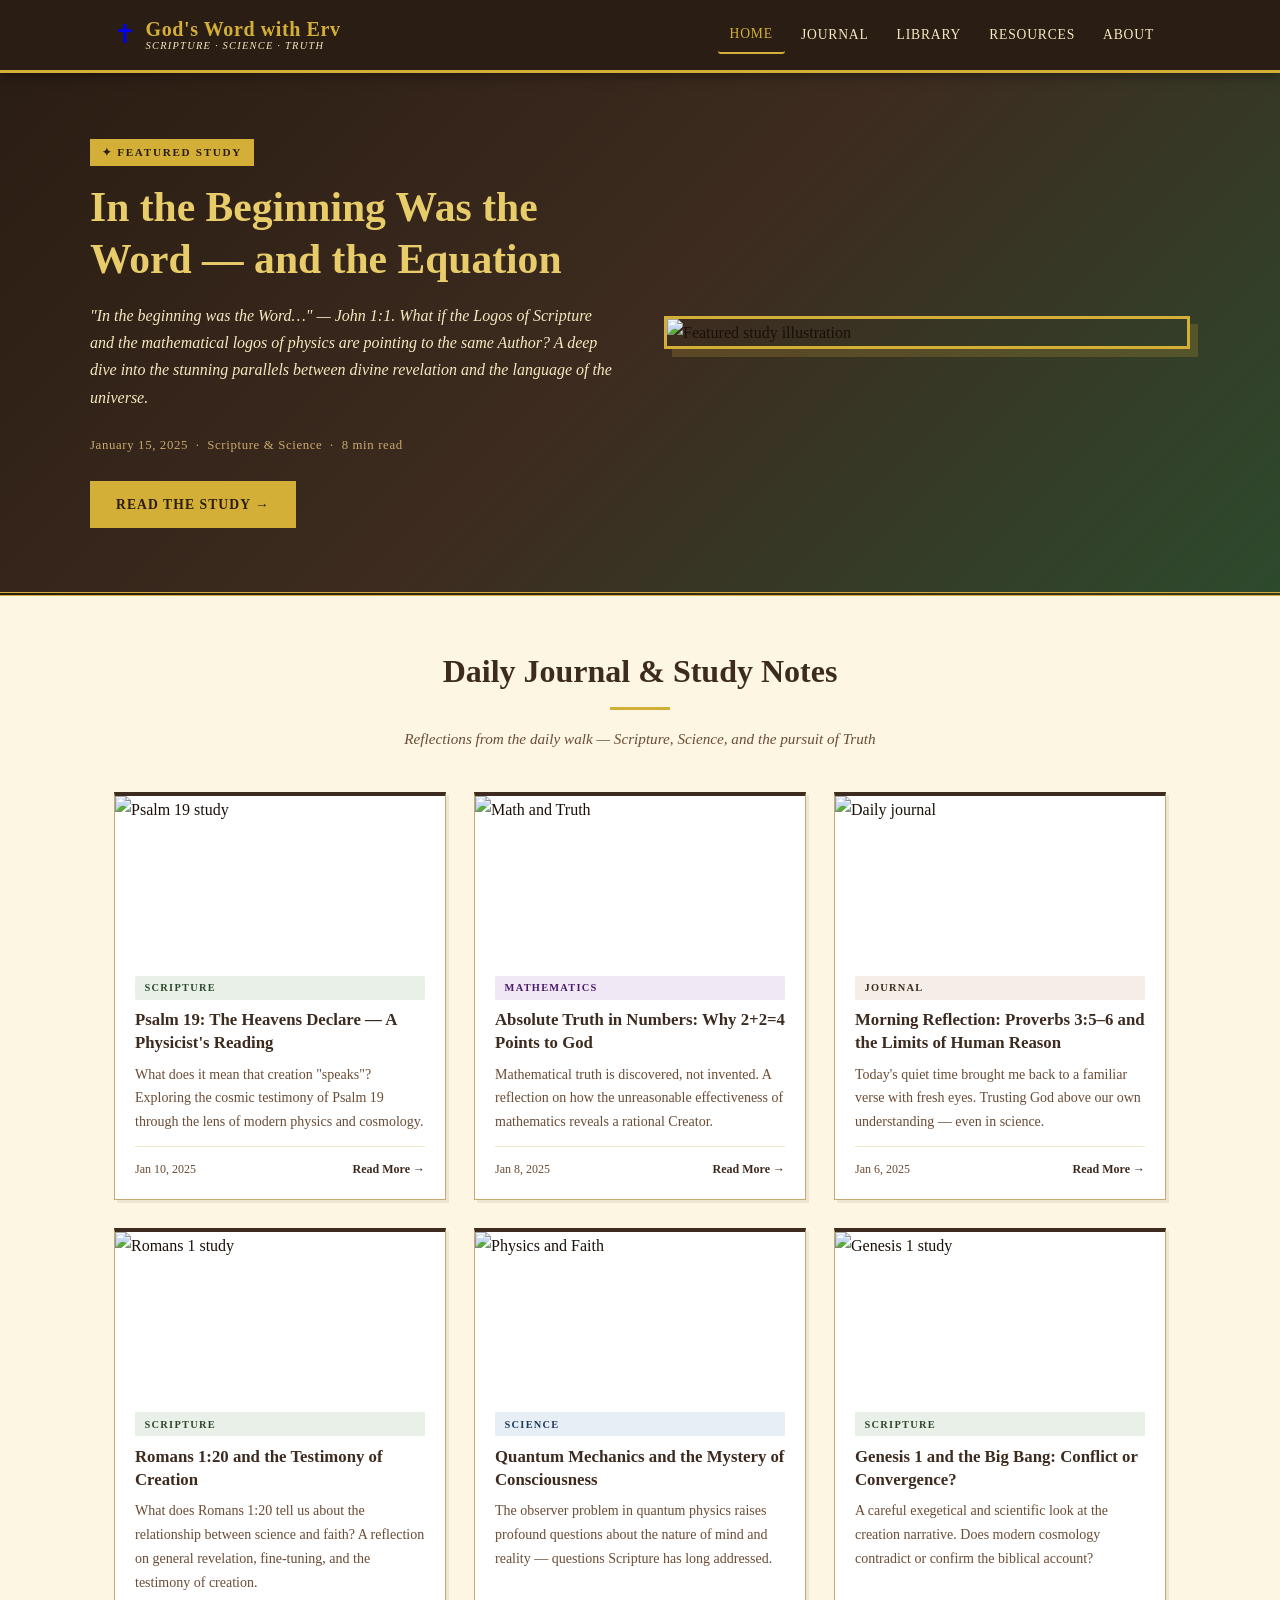
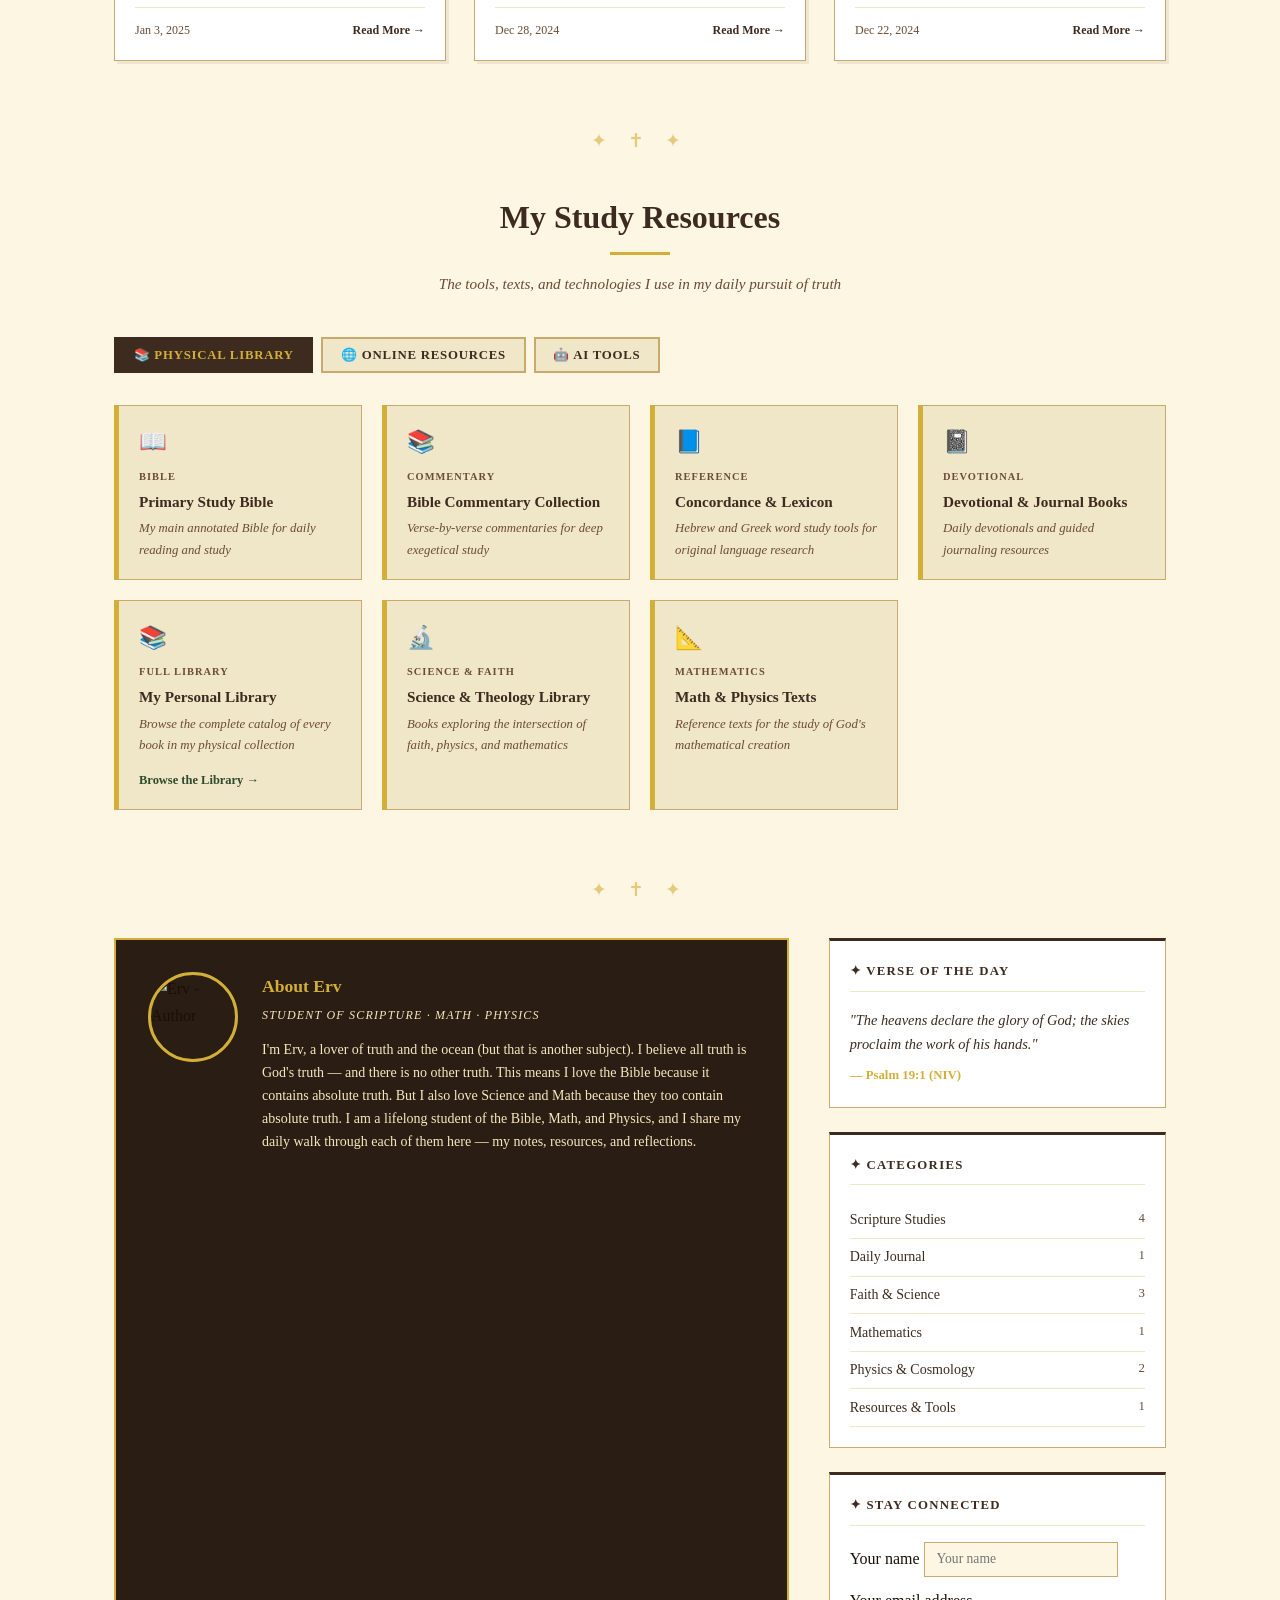
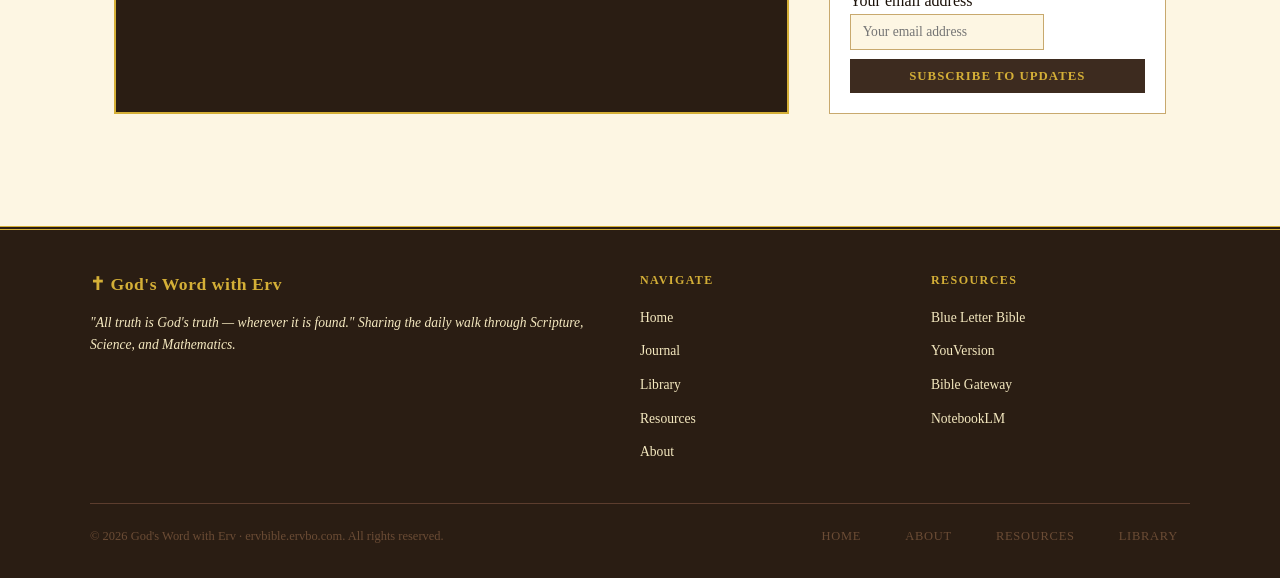
==== commit e45b95ee: "Update index.html" ====
--- a/index.html
+++ b/index.html
@@ -619,16 +619,30 @@
           </ul>
         </div>
 
-        <div class="widget">
-          <h4>✦ Stay Connected</h4>
-          <form class="newsletter-form" name="newsletter" method="POST" data-netlify="true" netlify-honeypot="bot-field">
-            <input type="hidden" name="form-name" value="newsletter">
-            <p style="display:none"><label>Don't fill this out: <input name="bot-field"></label></p>
-            <input type="text" name="name" placeholder="Your name" aria-label="Your name">
-            <input type="email" name="email" placeholder="Your email address" aria-label="Email address" required>
-            <button type="submit">Subscribe to Updates</button>
-          </form>
-        </div>
+       <div class="widget">
+  <h4>✦ Stay Connected</h4>
+  <form
+    class="newsletter-form"
+    name="newsletter"
+    method="POST"
+    data-netlify="true"
+    netlify-honeypot="bot-field"
+  >
+    <input type="hidden" name="form-name" value="newsletter">
+    <p hidden>
+      <label>Don't fill this out: <input name="bot-field"></label>
+    </p>
+    <label>
+      <span class="sr-only">Your name</span>
+      <input type="text" name="name" placeholder="Your name">
+    </label>
+    <label>
+      <span class="sr-only">Your email address</span>
+      <input type="email" name="email" placeholder="Your email address" required>
+    </label>
+    <button type="submit">Subscribe to Updates</button>
+  </form>
+</div>
       </aside>
     </section>
 
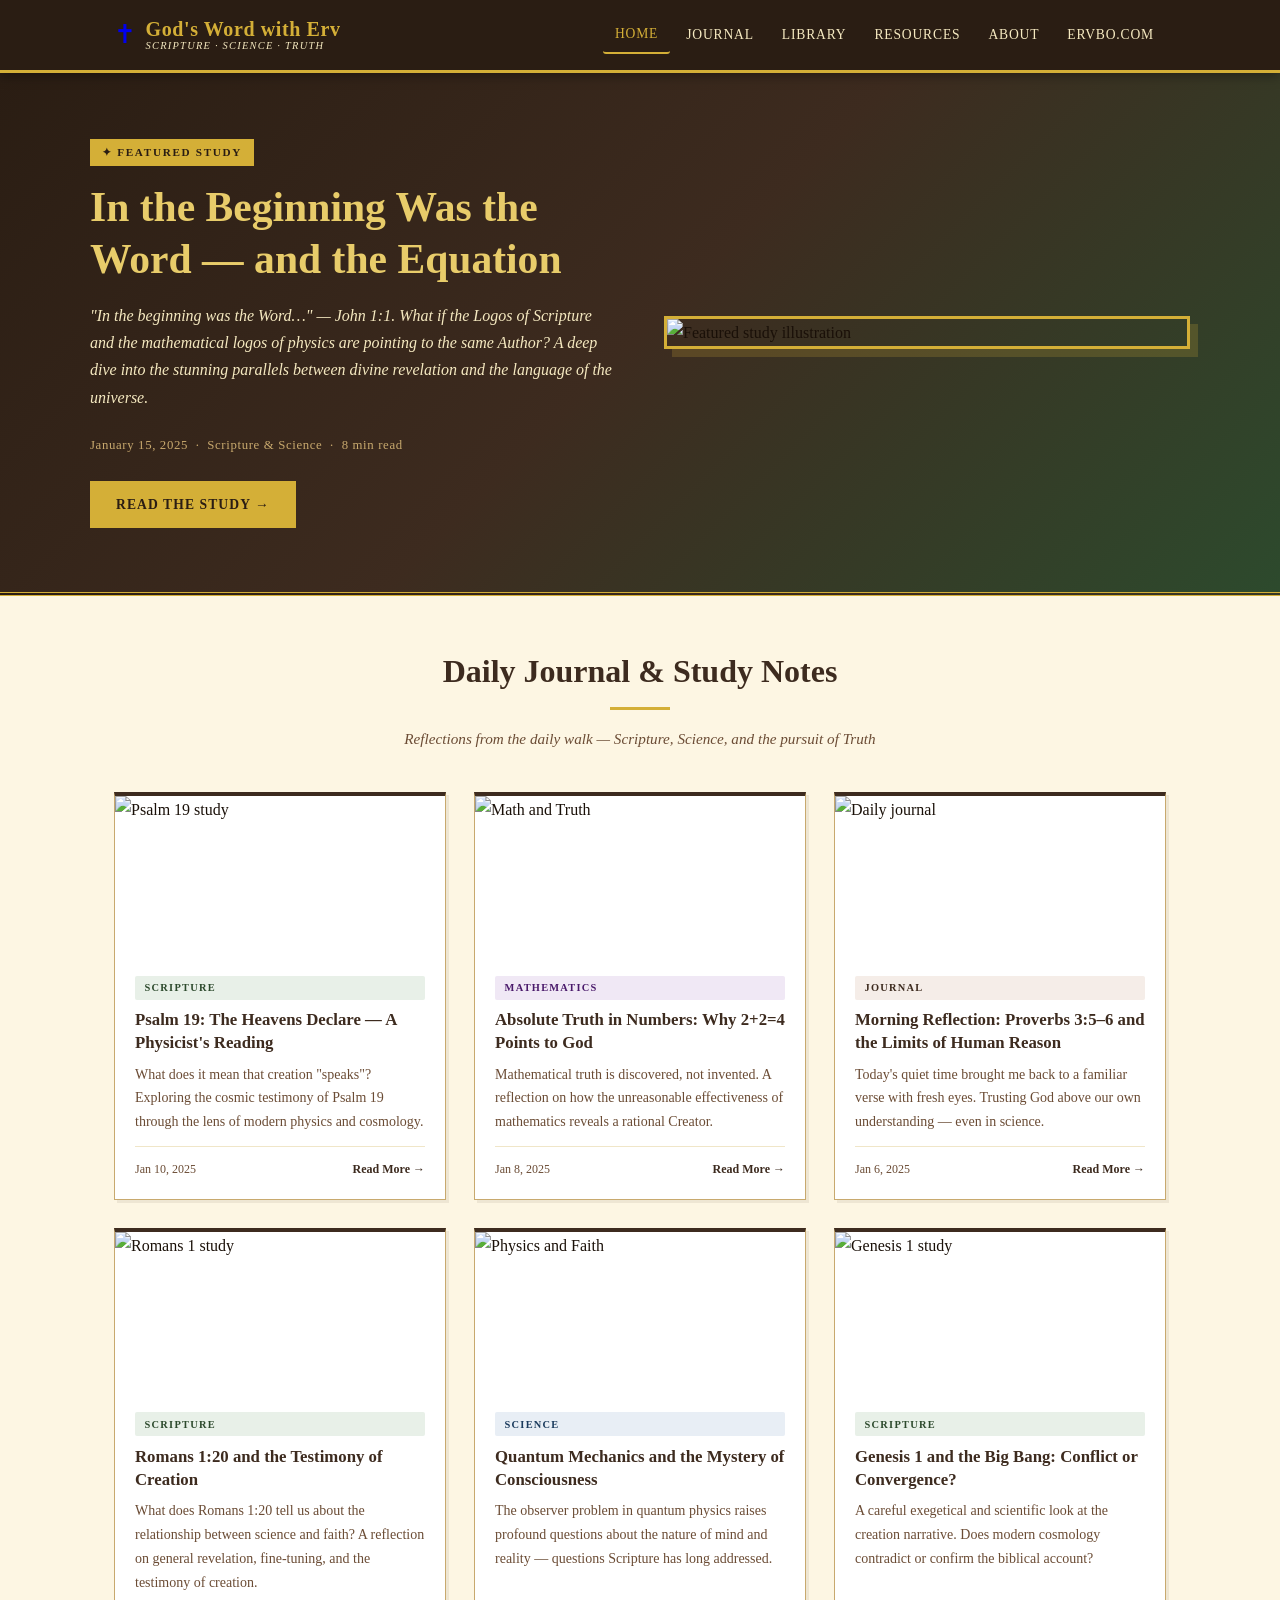
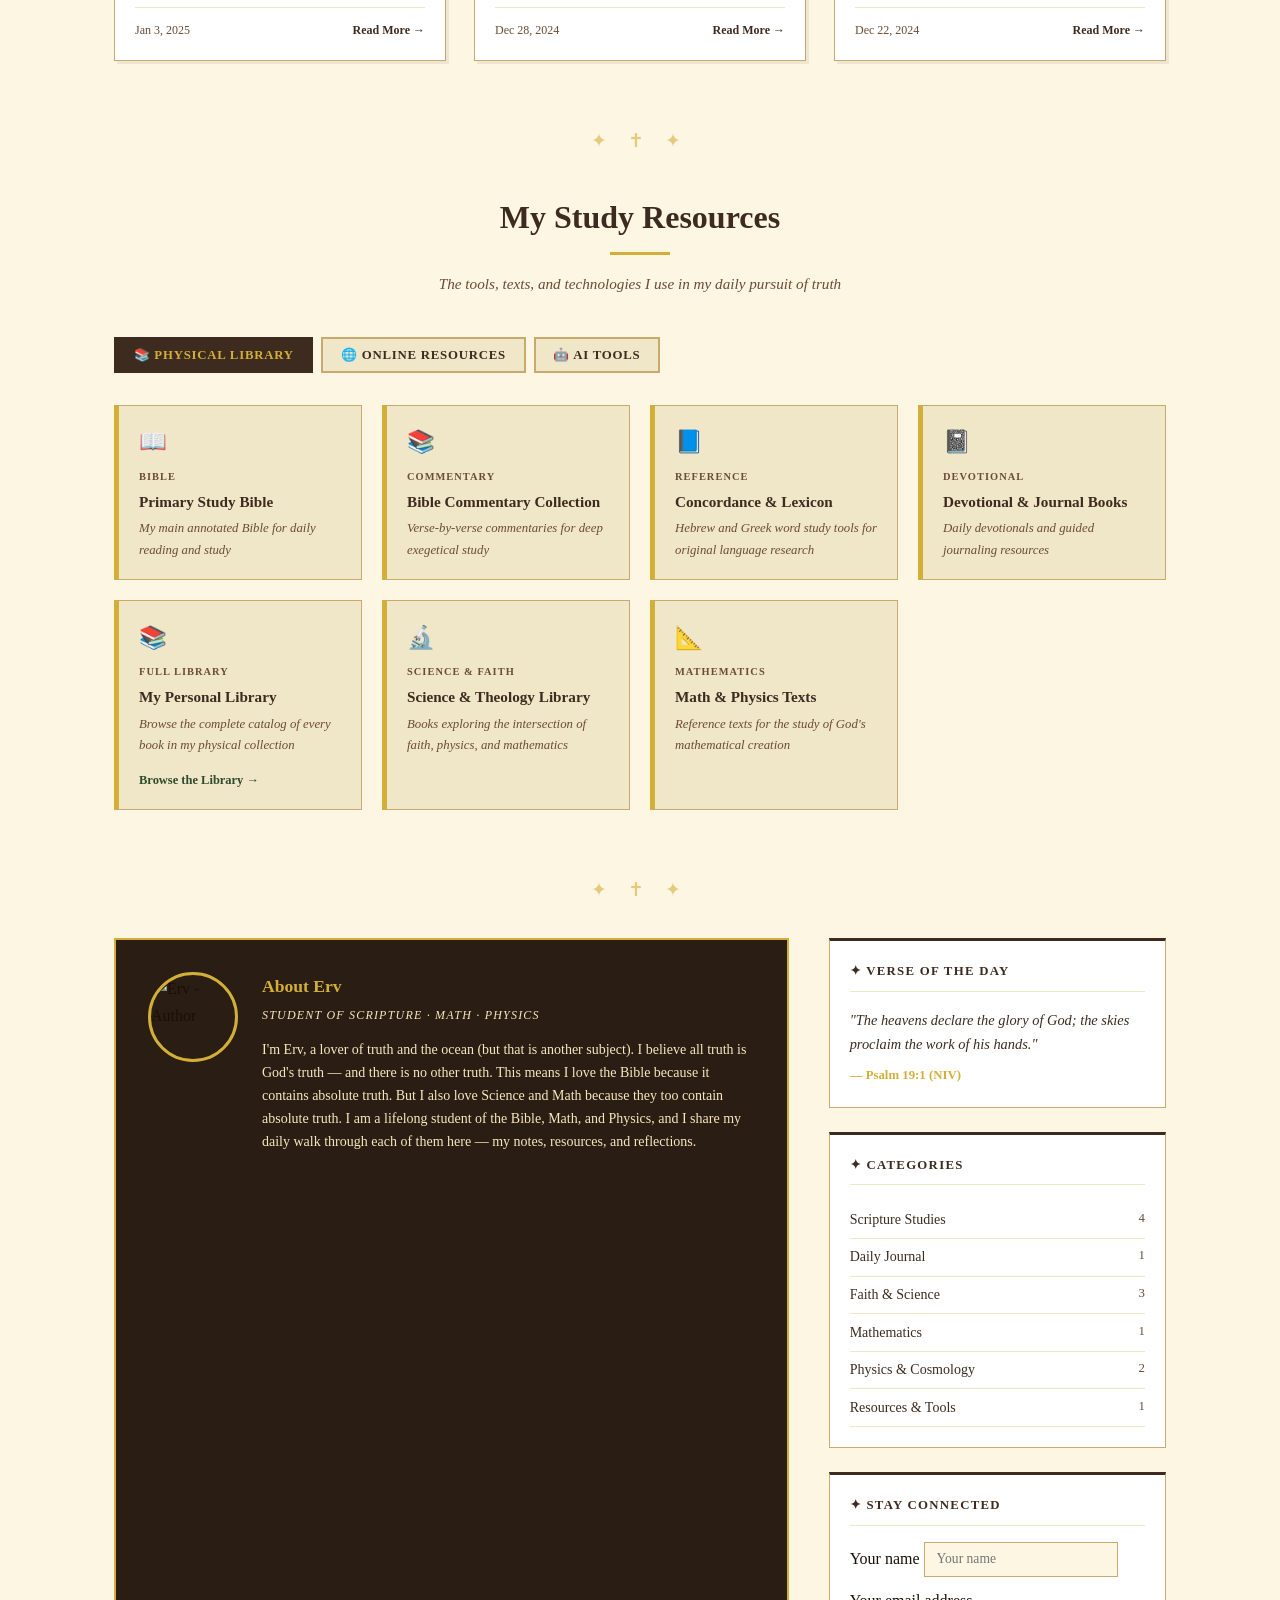
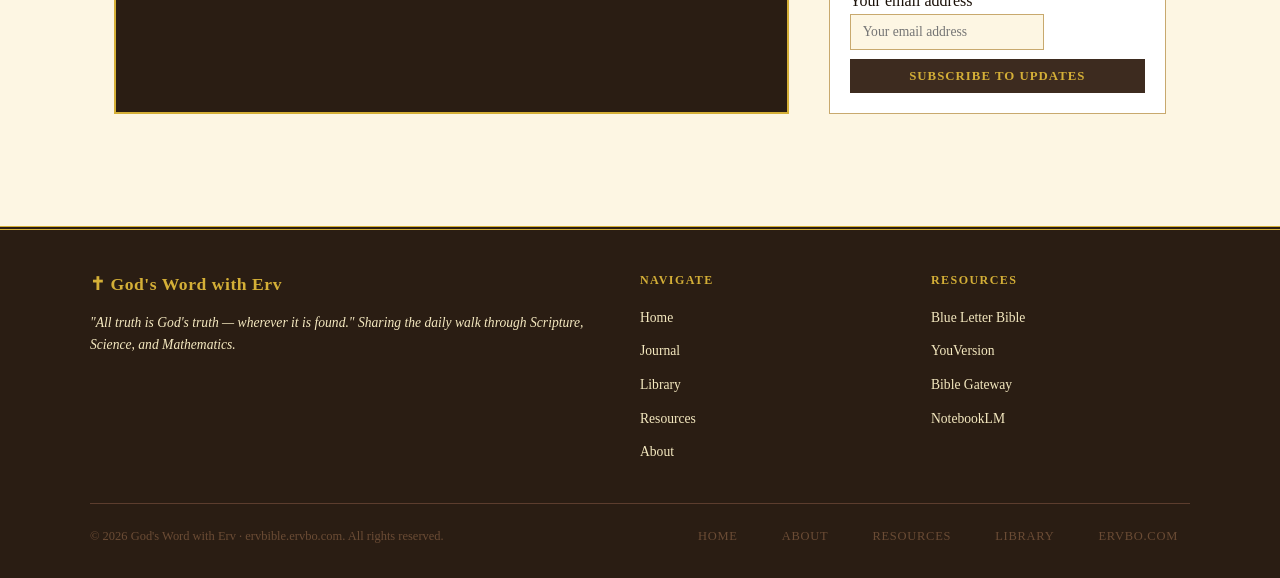
==== commit 92f6687f: "Add files via upload" ====
--- a/index.html
+++ b/index.html
@@ -359,7 +359,7 @@
   <!-- HEADER -->
   <header>
     <div class="header-inner">
-      <a href="index.html" class="logo">
+      <a class='logo' href='/'>
         <span class="logo-icon">✝</span>
         <span class="logo-text">
           <span class="logo-title">God's Word with Erv</span>
@@ -367,12 +367,12 @@
         </span>
       </a>
       <nav aria-label="Main navigation">
-        <a href="index.html" class="active">Home</a>
+        <a class='active' href='/'>Home</a>
         <a href="#journal">Journal</a>
-        <a href="library.html">Library</a>
+        <a href='/library'>Library</a>
         <a href="#resources">Resources</a>
         <a href="#about">About</a>
-      </nav>
+      <a href="https://ervbo.com/">ervbo.com</a></nav>
     </div>
   </header>
 
@@ -412,7 +412,7 @@
             <p>What does it mean that creation "speaks"? Exploring the cosmic testimony of Psalm 19 through the lens of modern physics and cosmology.</p>
             <div class="post-card-footer">
               <span>Jan 10, 2025</span>
-              <a href="post-psalm-19.html">Read More →</a>
+              <a href='/post-psalm-19'>Read More →</a>
             </div>
           </div>
         </article>
@@ -425,7 +425,7 @@
             <p>Mathematical truth is discovered, not invented. A reflection on how the unreasonable effectiveness of mathematics reveals a rational Creator.</p>
             <div class="post-card-footer">
               <span>Jan 8, 2025</span>
-              <a href="post-math-truth.html">Read More →</a>
+              <a href='/post-math-truth'>Read More →</a>
             </div>
           </div>
         </article>
@@ -438,7 +438,7 @@
             <p>Today's quiet time brought me back to a familiar verse with fresh eyes. Trusting God above our own understanding — even in science.</p>
             <div class="post-card-footer">
               <span>Jan 6, 2025</span>
-              <a href="post-proverbs-3.html">Read More →</a>
+              <a href='/post-proverbs-3'>Read More →</a>
             </div>
           </div>
         </article>
@@ -451,7 +451,7 @@
             <p>What does Romans 1:20 tell us about the relationship between science and faith? A reflection on general revelation, fine-tuning, and the testimony of creation.</p>
             <div class="post-card-footer">
               <span>Jan 3, 2025</span>
-              <a href="post-romans-1.html">Read More →</a>
+              <a href='/post-romans-1'>Read More →</a>
             </div>
           </div>
         </article>
@@ -464,7 +464,7 @@
             <p>The observer problem in quantum physics raises profound questions about the nature of mind and reality — questions Scripture has long addressed.</p>
             <div class="post-card-footer">
               <span>Dec 28, 2024</span>
-              <a href="post-quantum.html">Read More →</a>
+              <a href='/post-quantum'>Read More →</a>
             </div>
           </div>
         </article>
@@ -477,7 +477,7 @@
             <p>A careful exegetical and scientific look at the creation narrative. Does modern cosmology contradict or confirm the biblical account?</p>
             <div class="post-card-footer">
               <span>Dec 22, 2024</span>
-              <a href="post-genesis-bigbang.html">Read More →</a>
+              <a href='/post-genesis-bigbang'>Read More →</a>
             </div>
           </div>
         </article>
@@ -530,7 +530,7 @@
           <span class="r-badge">Full Library</span>
           <h4>My Personal Library</h4>
           <p>Browse the complete catalog of every book in my physical collection</p>
-          <a href="library.html">Browse the Library →</a>
+          <a href='/library'>Browse the Library →</a>
         </div>
         <div class="resource-card">
           <span class="r-icon">🔬</span>
@@ -658,9 +658,9 @@
       <div class="footer-col">
         <h5>Navigate</h5>
         <ul>
-          <li><a href="index.html">Home</a></li>
+          <li><a href='/'>Home</a></li>
           <li><a href="#journal">Journal</a></li>
-          <li><a href="library.html">Library</a></li>
+          <li><a href='/library'>Library</a></li>
           <li><a href="#resources">Resources</a></li>
           <li><a href="#about">About</a></li>
         </ul>
@@ -678,11 +678,11 @@
     <div class="footer-bottom">
       <p>© <span id="footer-year">2025</span> God's Word with Erv · ervbible.ervbo.com. All rights reserved.</p>
       <nav aria-label="Footer navigation">
-        <a href="index.html">Home</a>
+        <a href='/'>Home</a>
         <a href="#about">About</a>
         <a href="#resources">Resources</a>
-        <a href="library.html">Library</a>
-      </nav>
+        <a href='/library'>Library</a>
+      <a href="https://ervbo.com/">ervbo.com</a></nav>
     </div>
   </footer>
 
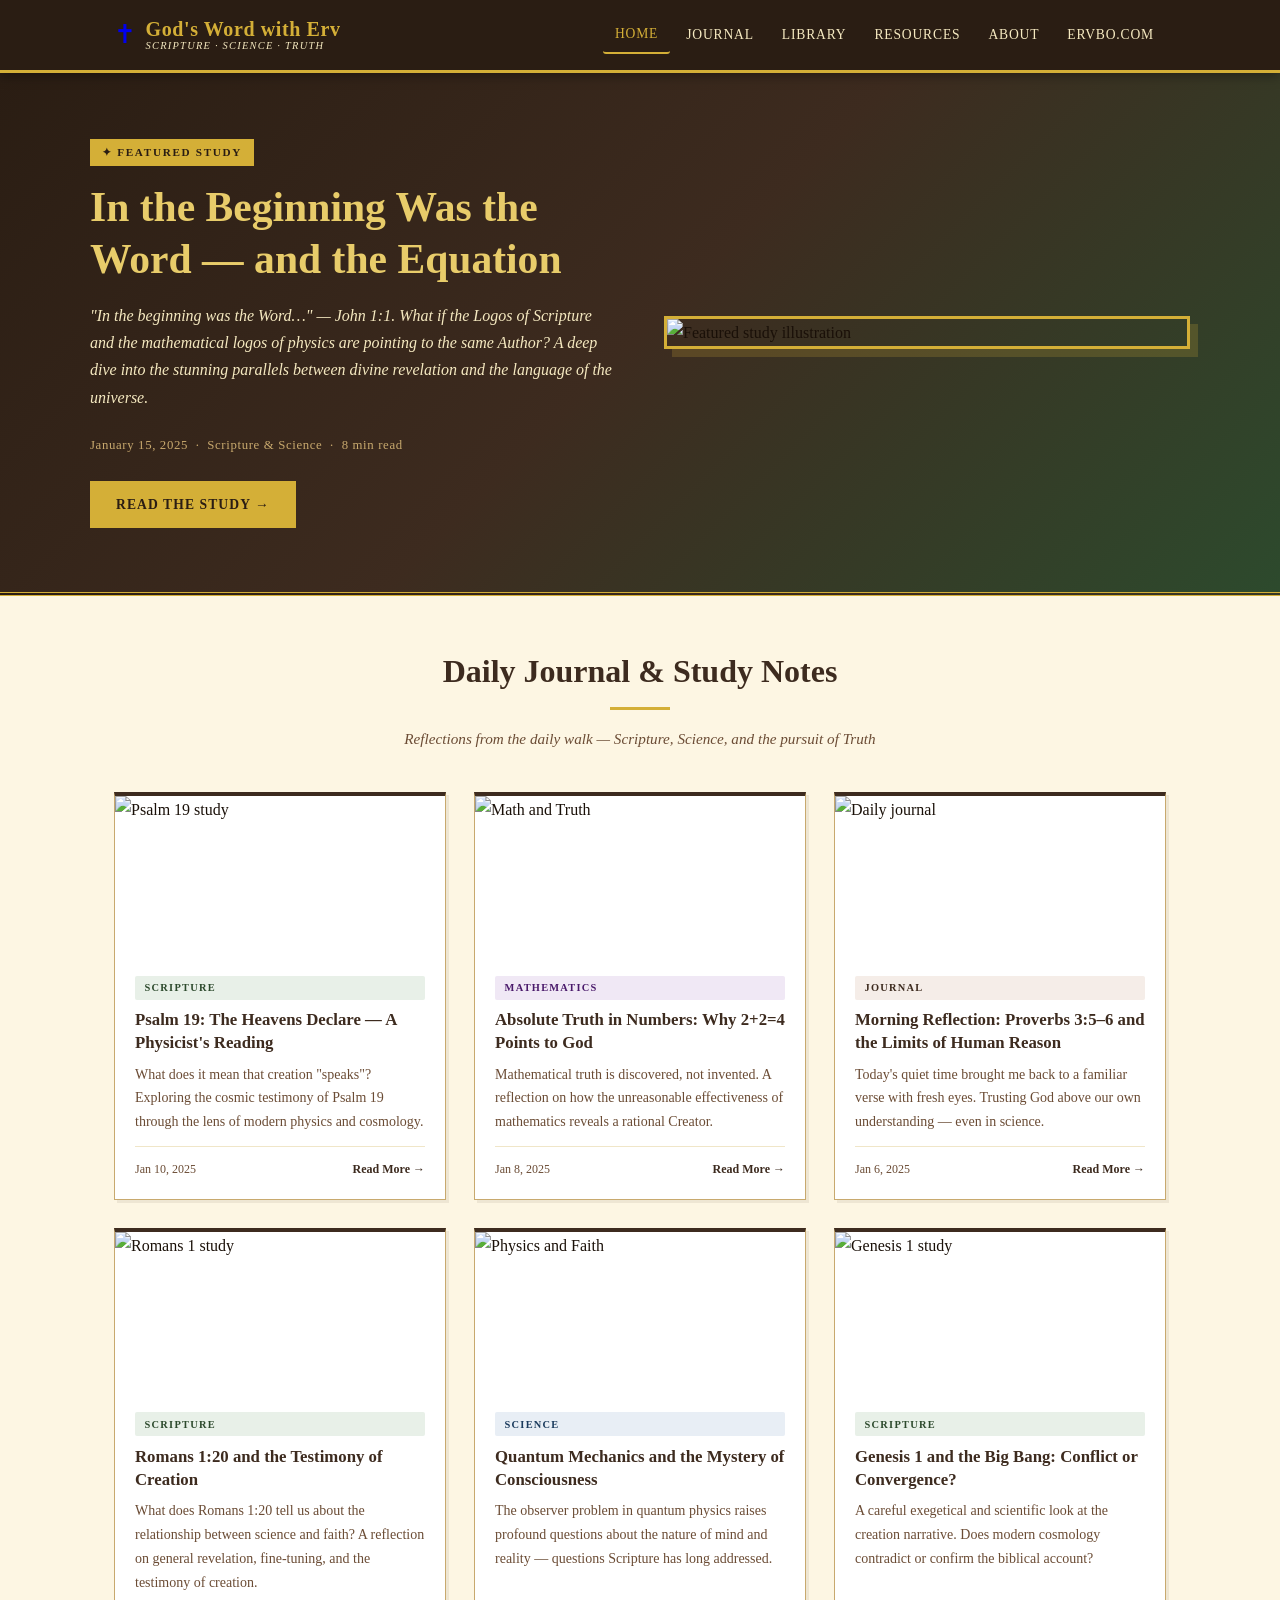
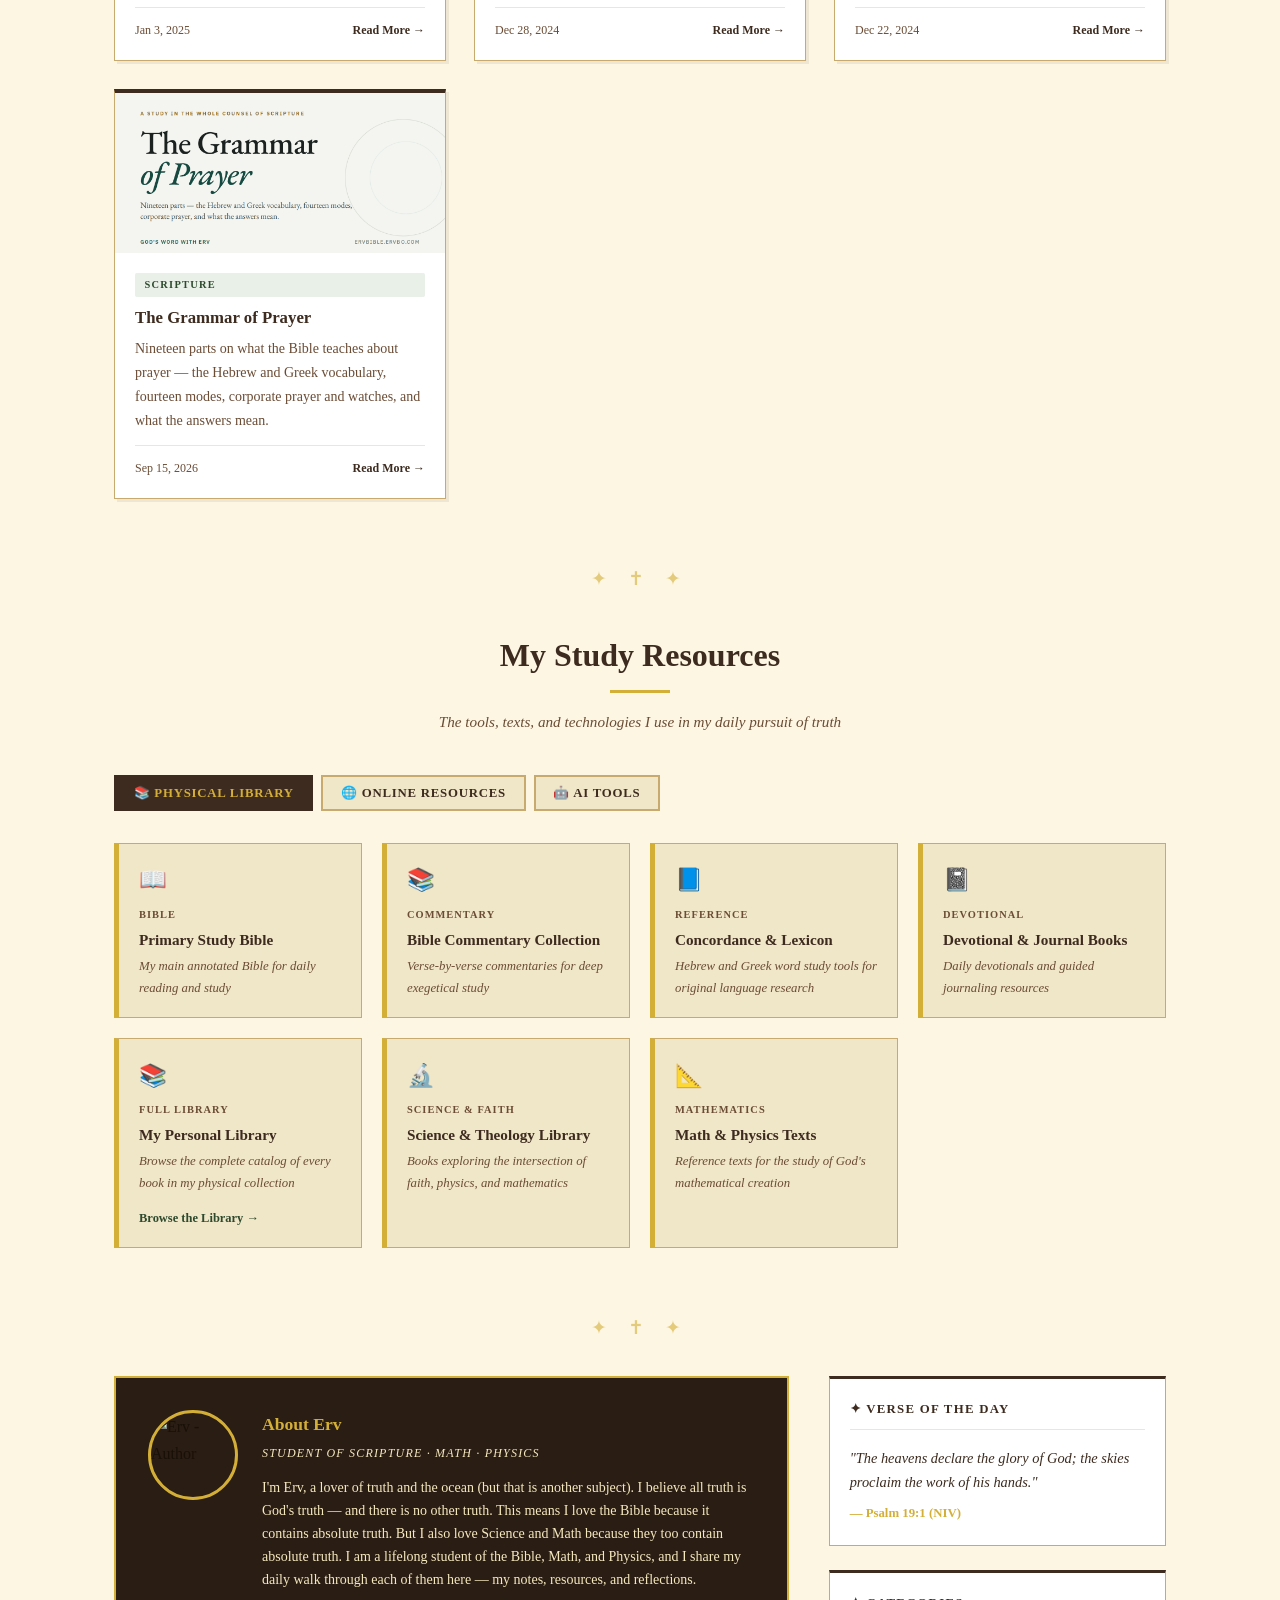
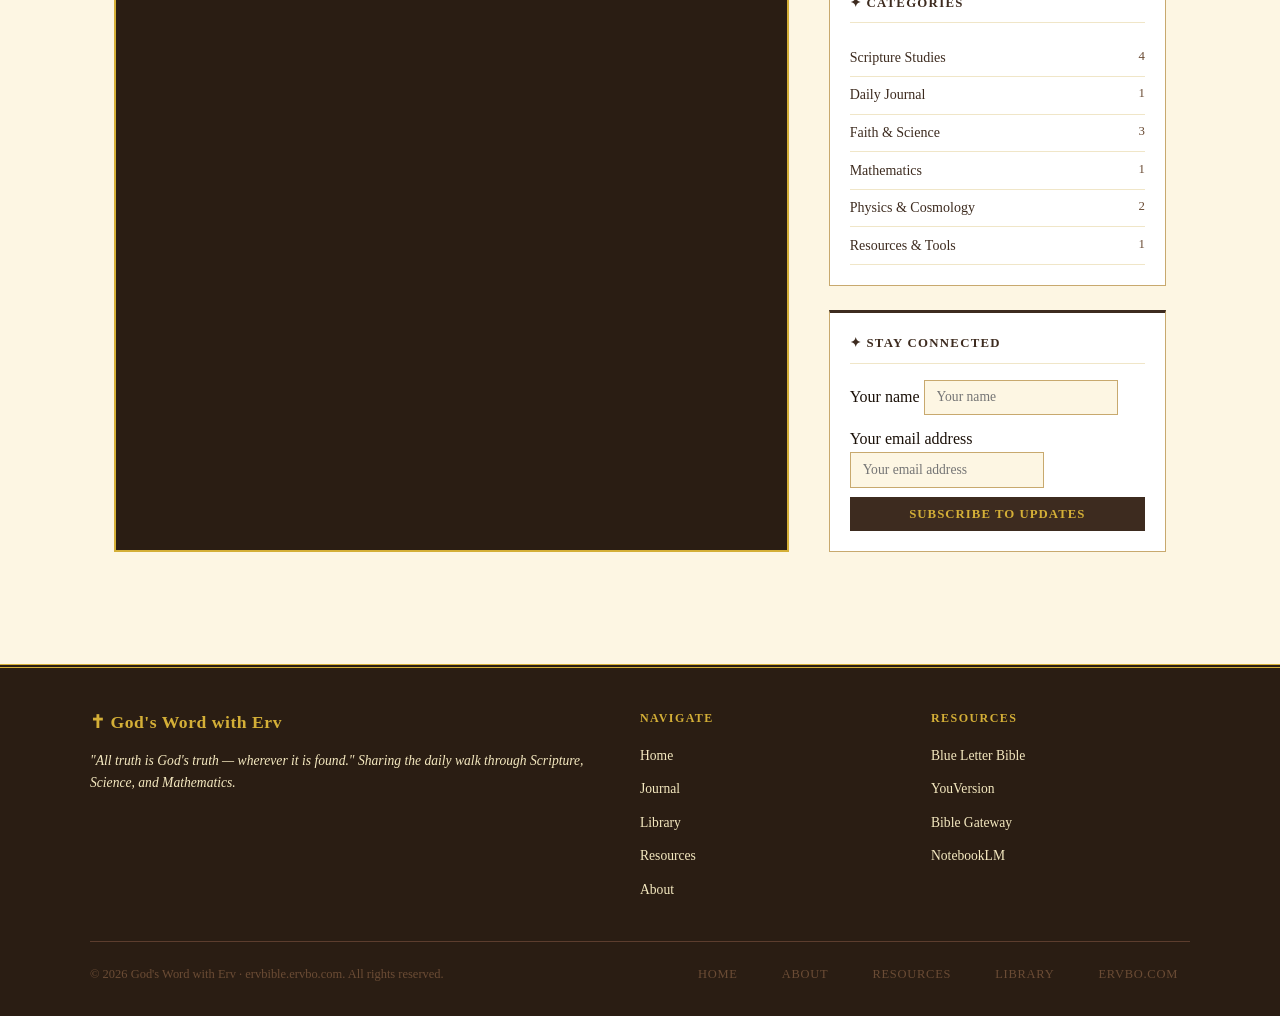
==== commit 1363e786: "Update index.html" ====
--- a/index.html
+++ b/index.html
@@ -481,7 +481,20 @@
             </div>
           </div>
         </article>
-
+        
+<article class="post-card">
+  <img src="/prayer-og.png" alt="The Grammar of Prayer">
+  <div class="post-card-body">
+    <span class="post-tag tag-scripture">Scripture</span>
+    <h3>The Grammar of Prayer</h3>
+    <p>Nineteen parts on what the Bible teaches about prayer — the Hebrew and Greek vocabulary, fourteen modes, corporate prayer and watches, and what the answers mean.</p>
+    <div class="post-card-footer">
+      <span>Sep 15, 2026</span>
+      <a href='/prayer'>Read More →</a>
+    </div>
+  </div>
+</article>
+        
       </div>
     </section>
 
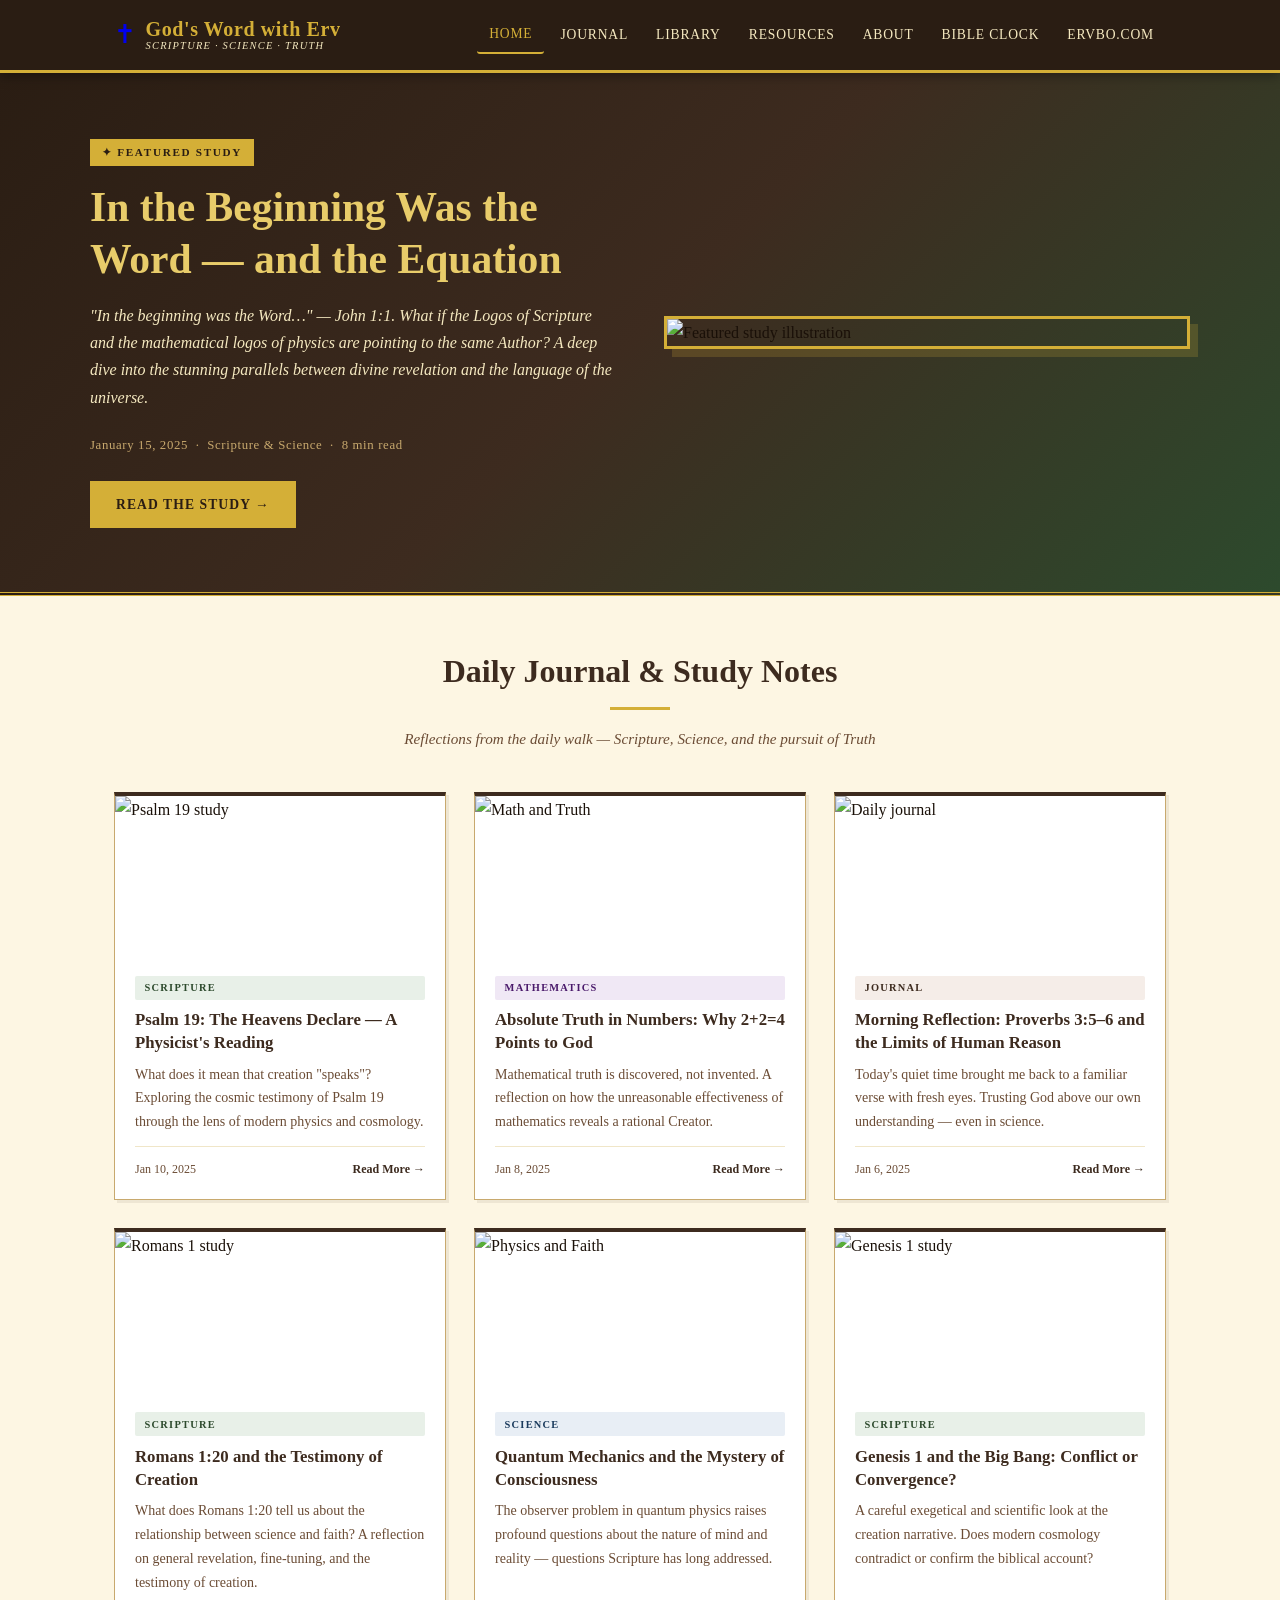
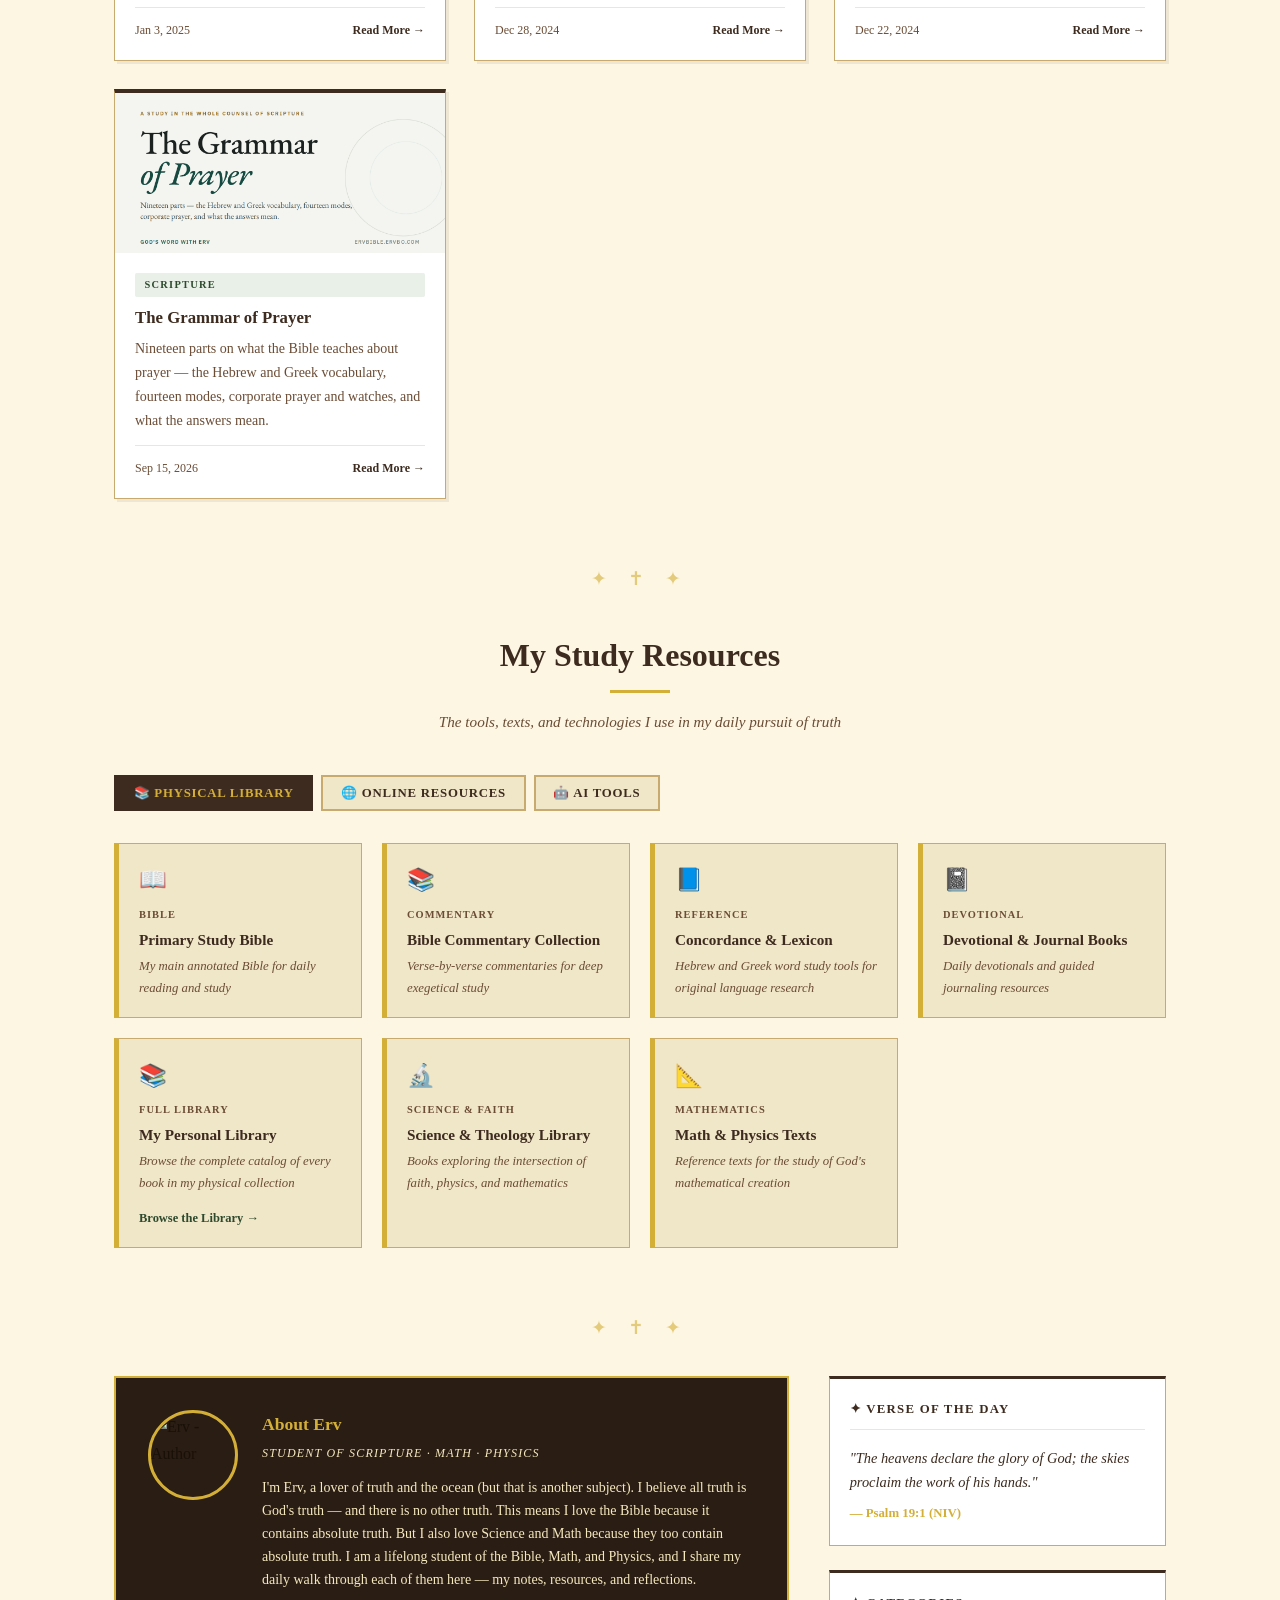
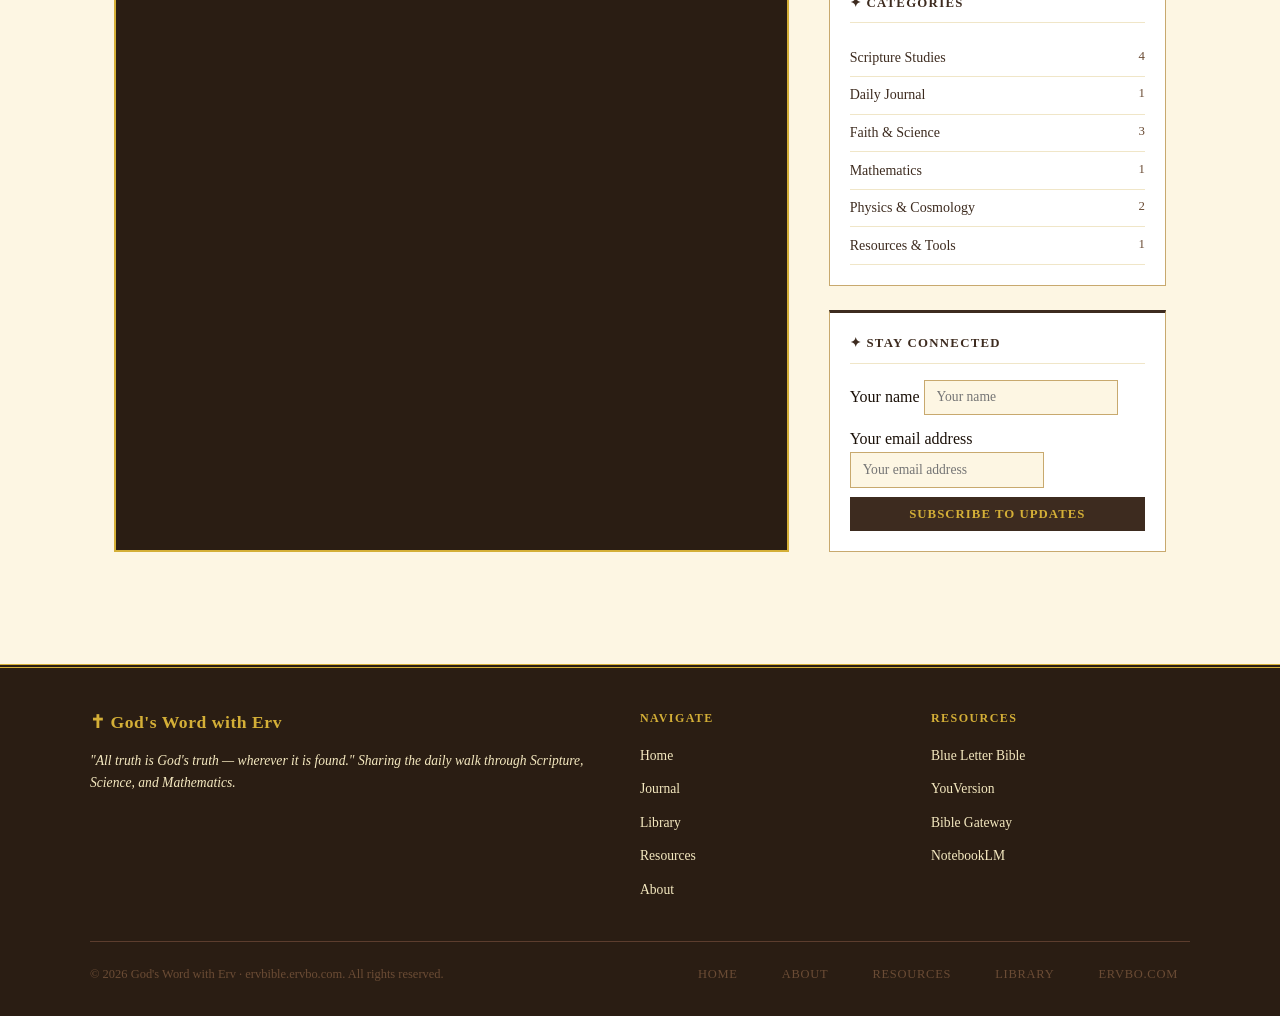
==== commit 351f105e: "Add files via upload" ====
--- a/index.html
+++ b/index.html
@@ -372,6 +372,7 @@
         <a href='/library'>Library</a>
         <a href="#resources">Resources</a>
         <a href="#about">About</a>
+        <a href="https://erv-bible-clock.netlify.app/">Bible Clock</a>
       <a href="https://ervbo.com/">ervbo.com</a></nav>
     </div>
   </header>
@@ -561,6 +562,20 @@
 
       <div id="tab-online" class="resource-grid" role="tabpanel" style="display:none">
         <div class="resource-card">
+          <span class="r-icon">🕰️</span>
+          <span class="r-badge">My App</span>
+          <h4>Erv&rsquo;s Bible Clock</h4>
+          <p>A web app I built that keeps time with Scripture &mdash; part of the same toolbox as the word-study explorer</p>
+          <a href="https://erv-bible-clock.netlify.app/" target="_blank" rel="noopener">Open the Bible Clock ↗</a>
+        </div>
+        <div class="resource-card">
+          <span class="r-icon">🔍</span>
+          <span class="r-badge">My App</span>
+          <h4>Word Study Explorer</h4>
+          <p>My interactive explorer for tracing biblical word families through the Hebrew, the Greek, and the King James text</p>
+          <a href="https://wordstudy.ervbo.com" target="_blank" rel="noopener">Open Word Studies ↗</a>
+        </div>
+        <div class="resource-card">
           <span class="r-icon">🔵</span>
           <span class="r-badge">Online Bible Tool</span>
           <h4>Blue Letter Bible</h4>
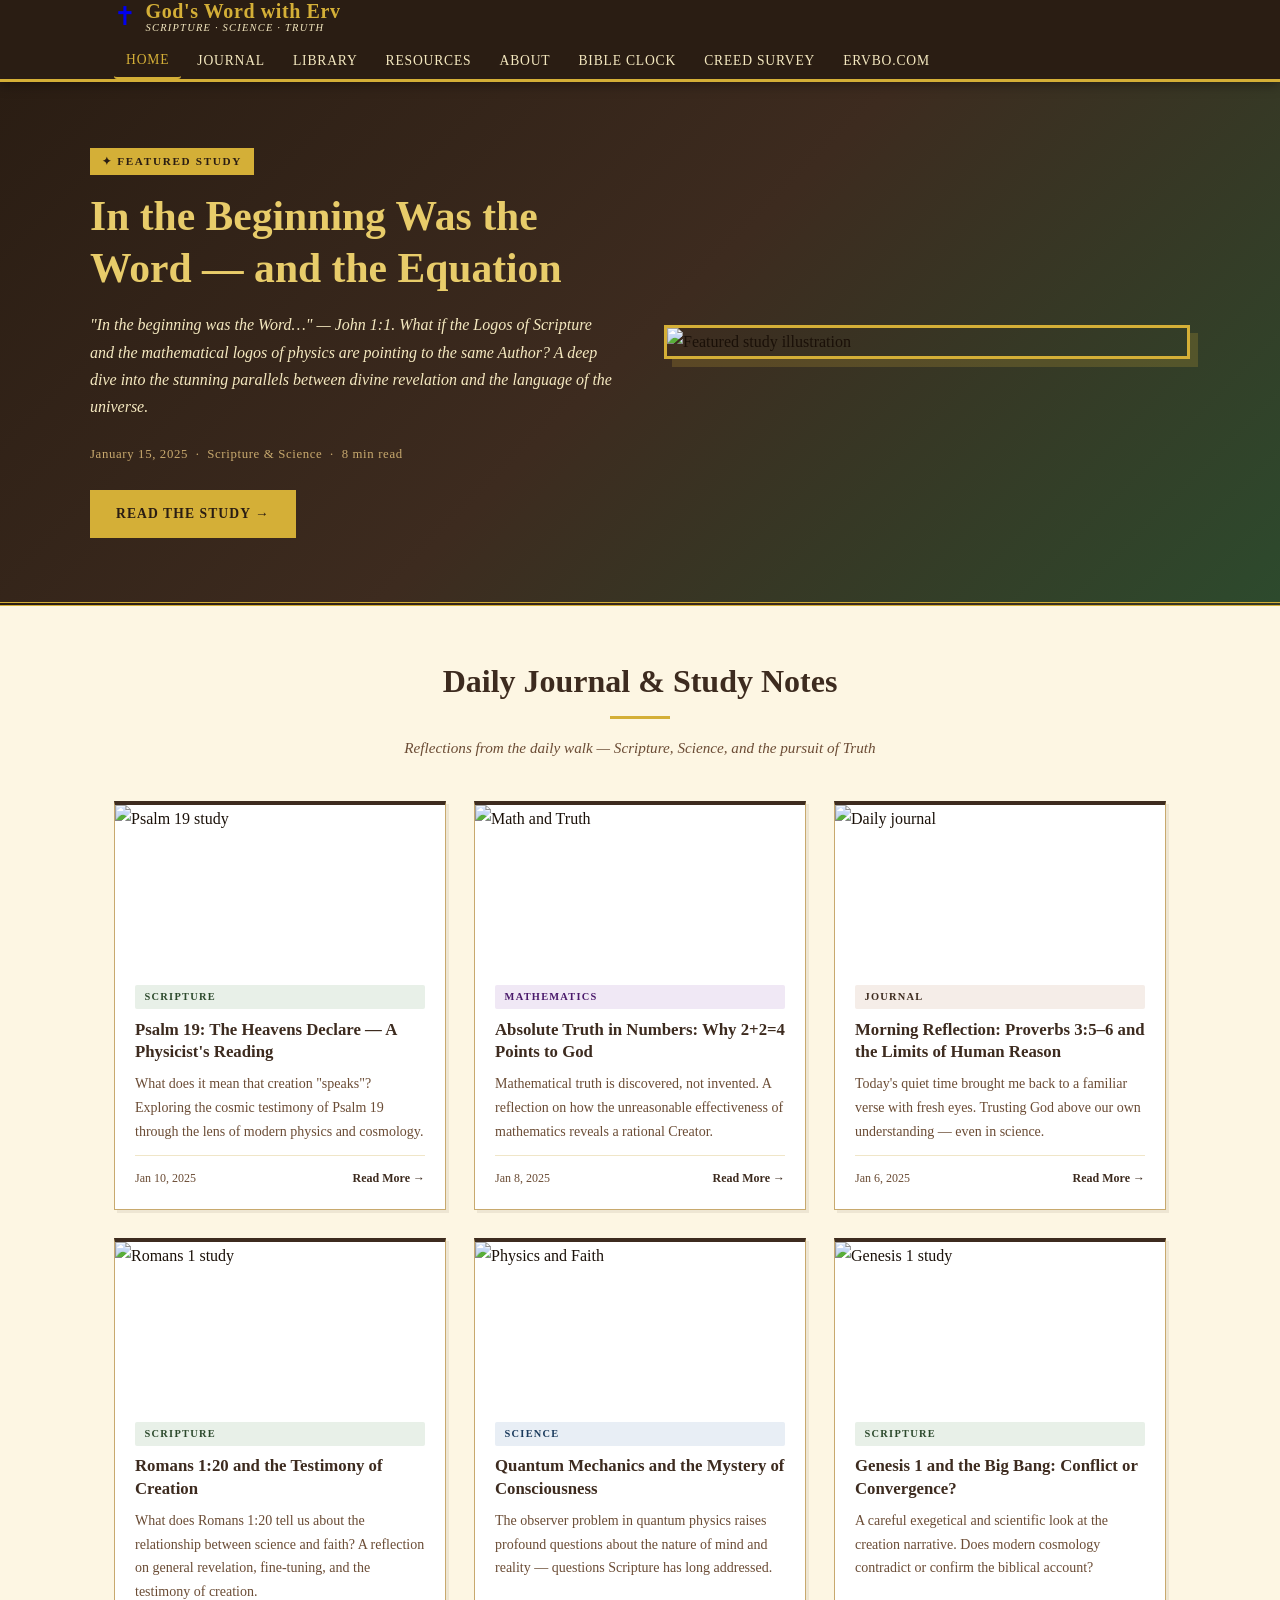
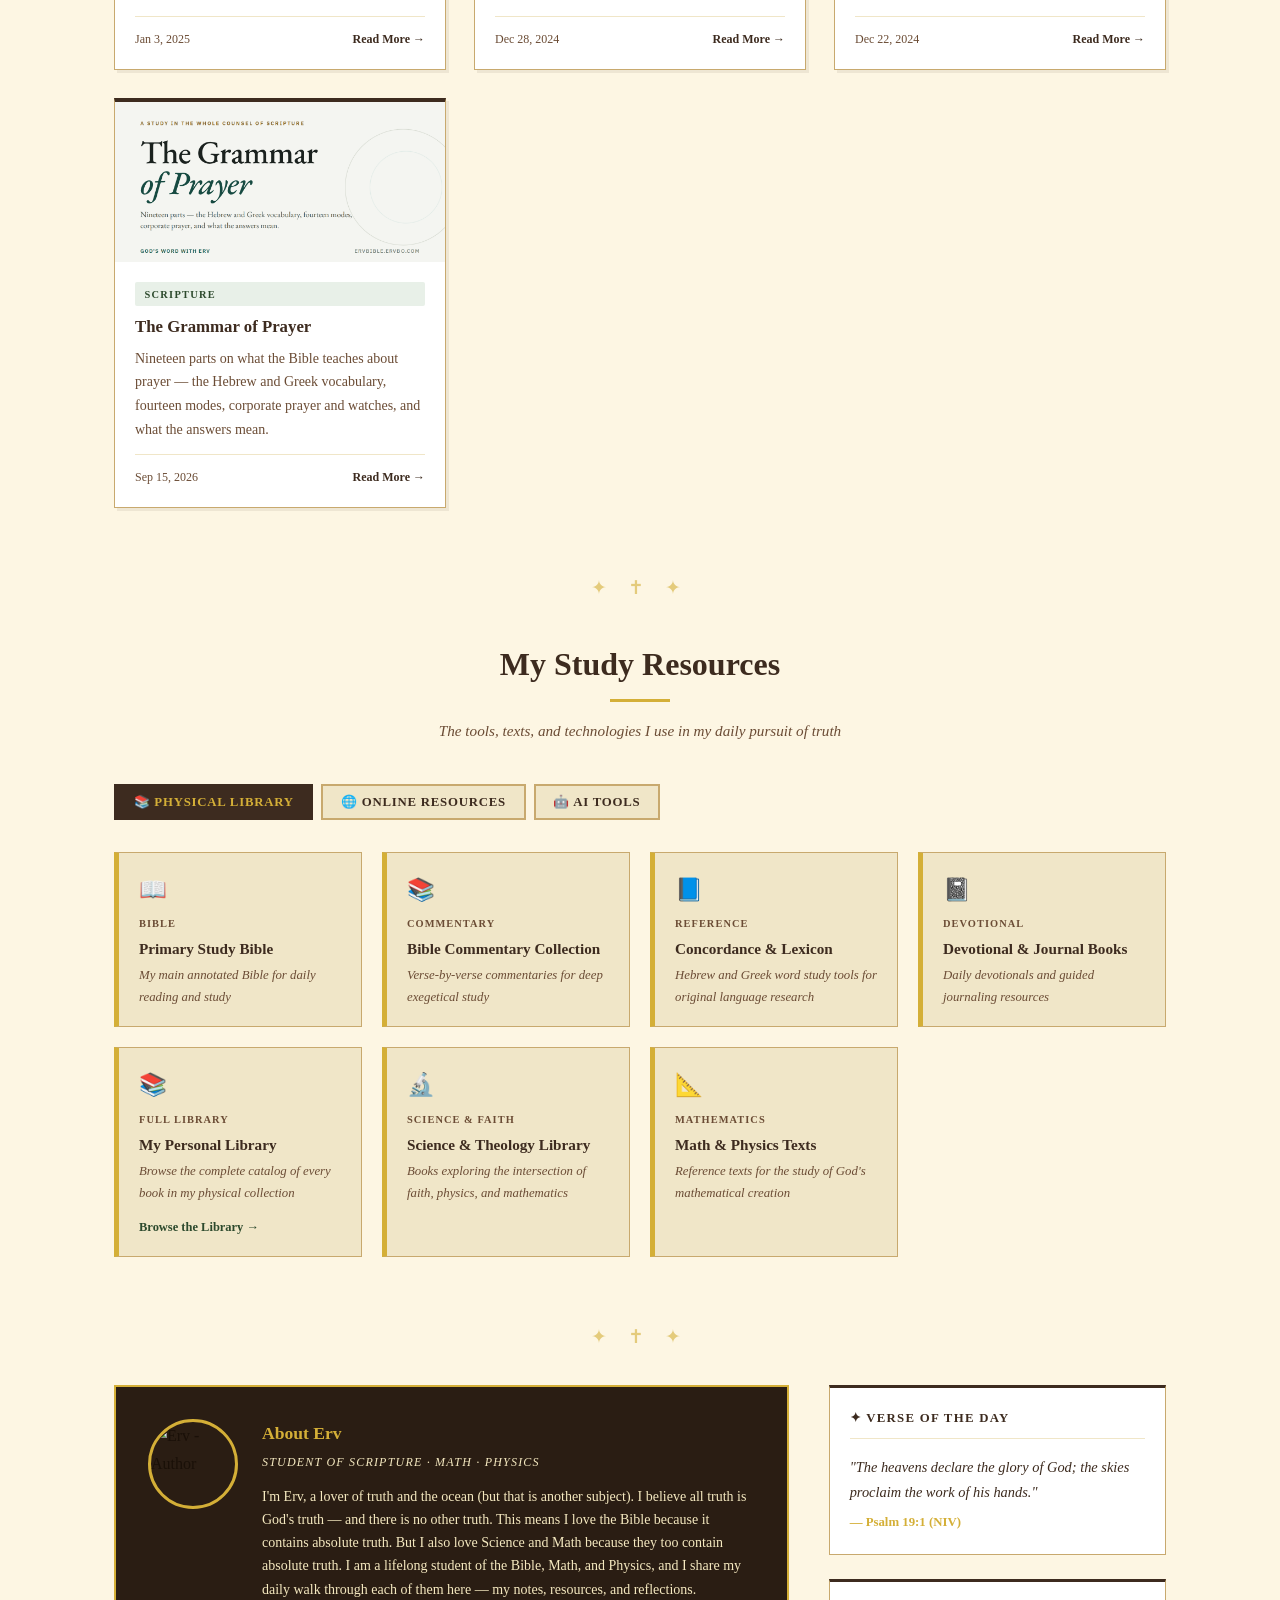
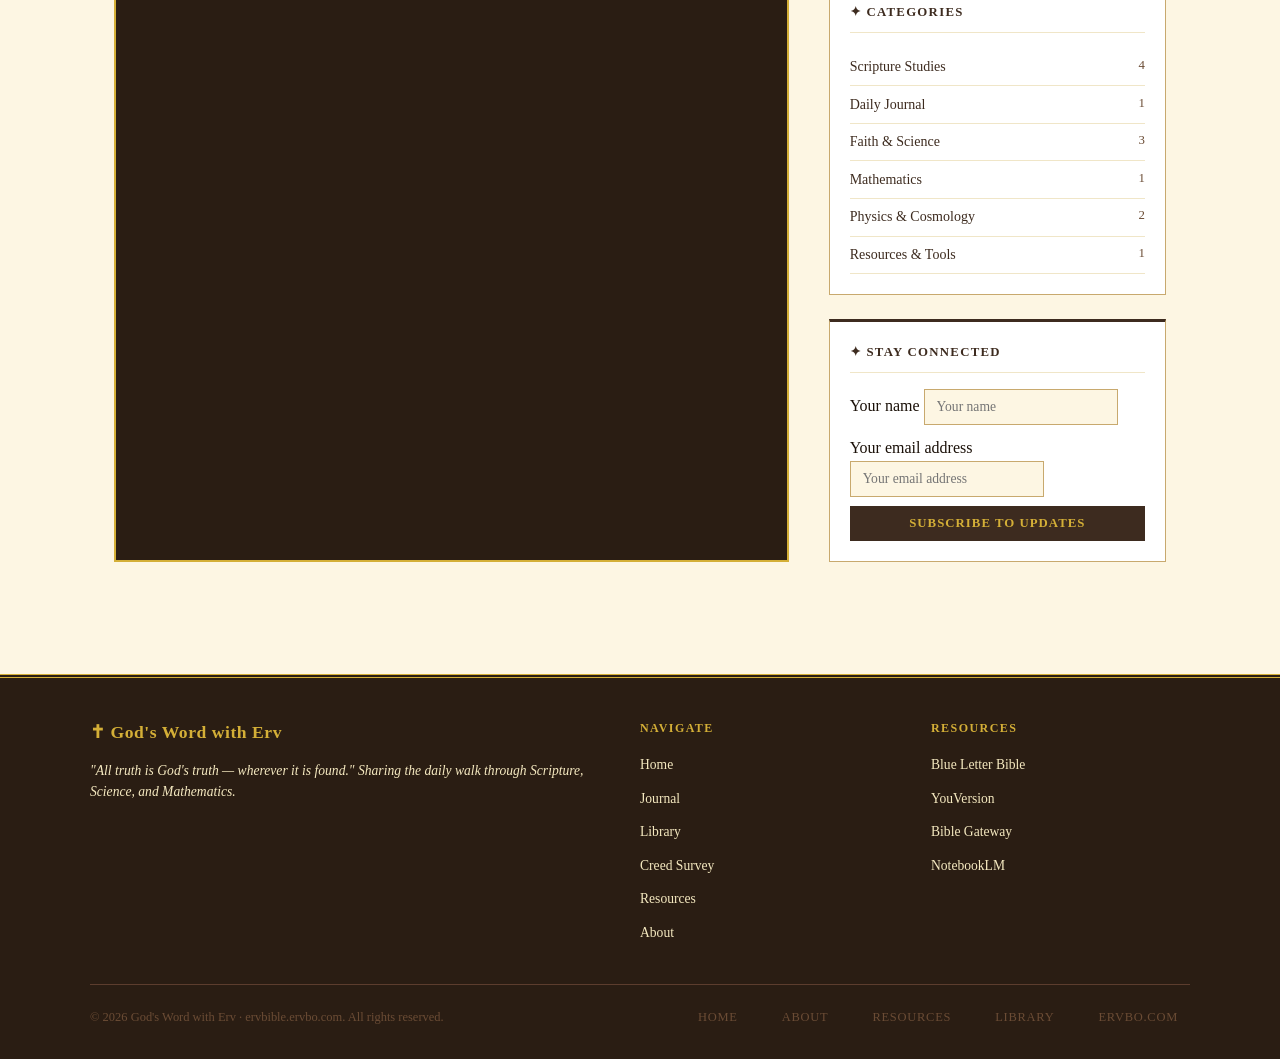
==== commit 59a409f5: "Link Creed Survey from home, library and footer" ====
--- a/index.html
+++ b/index.html
@@ -373,6 +373,7 @@
         <a href="#resources">Resources</a>
         <a href="#about">About</a>
         <a href="https://erv-bible-clock.netlify.app/">Bible Clock</a>
+        <a href="/creed/">Creed Survey</a>
       <a href="https://ervbo.com/">ervbo.com</a></nav>
     </div>
   </header>
@@ -576,6 +577,13 @@
           <a href="https://wordstudy.ervbo.com" target="_blank" rel="noopener">Open Word Studies ↗</a>
         </div>
         <div class="resource-card">
+          <span class="r-icon">📜</span>
+          <span class="r-badge">My App</span>
+          <h4>The Apostles&rsquo; Creed, Examined</h4>
+          <p>A 59-statement survey (or a 7-minute essentials check) that shows how your beliefs line up with the historic Christian faith, and where you stand on secondary questions</p>
+          <a href="/creed/">Take the Creed Survey →</a>
+        </div>
+        <div class="resource-card">
           <span class="r-icon">🔵</span>
           <span class="r-badge">Online Bible Tool</span>
           <h4>Blue Letter Bible</h4>
@@ -689,6 +697,7 @@
           <li><a href='/'>Home</a></li>
           <li><a href="#journal">Journal</a></li>
           <li><a href='/library'>Library</a></li>
+          <li><a href="/creed/">Creed Survey</a></li>
           <li><a href="#resources">Resources</a></li>
           <li><a href="#about">About</a></li>
         </ul>
